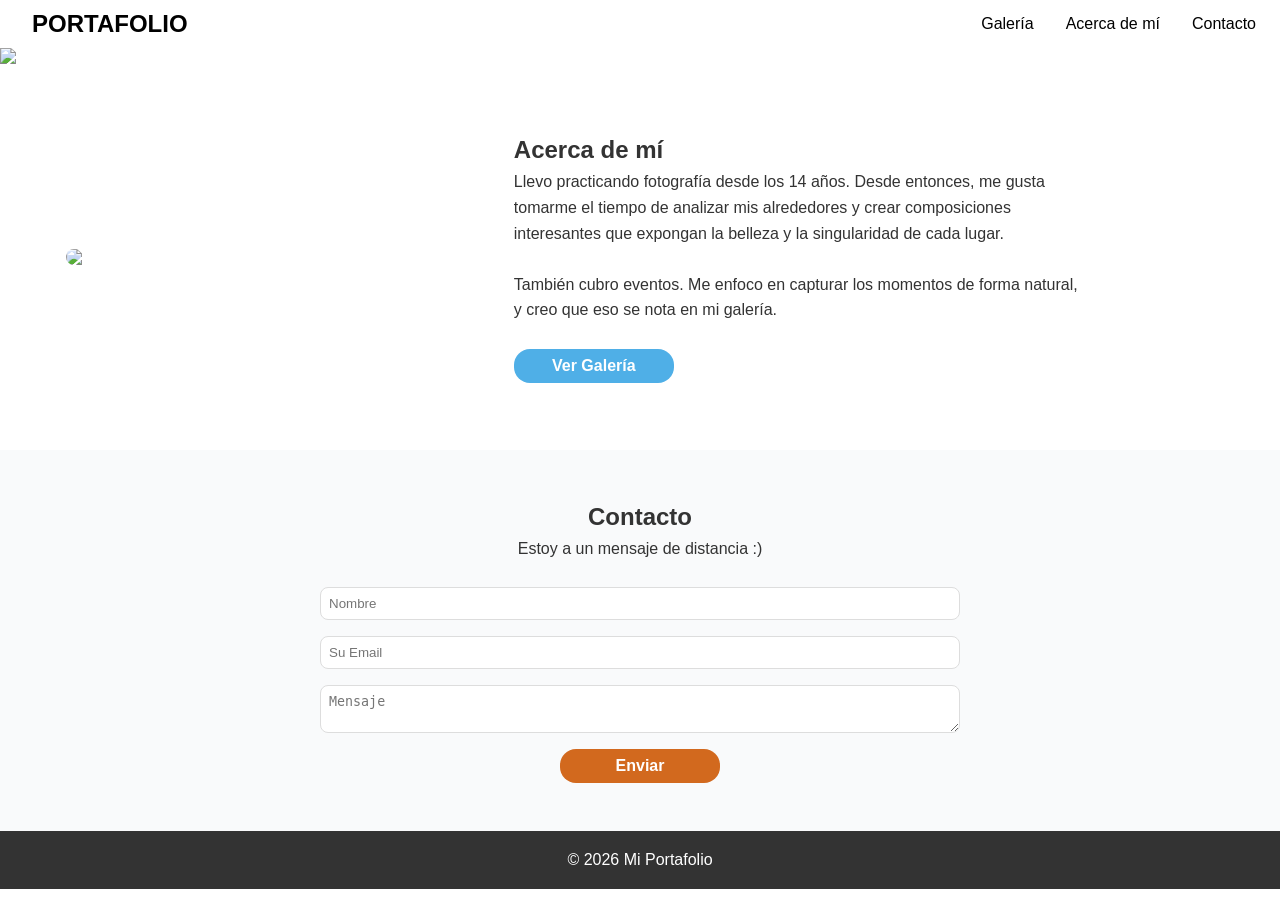
==== index.html @ 615a7c22 "Added all photos to gallery." ====
<!DOCTYPE html>
<html lang="es">
<head>
    <meta charset="UTF-8">
    <meta name="viewport" content="width=device-width, initial-scale=1.0">
    <title>Portafolio Fotografía Diego Couto</title>
    <link rel="stylesheet" href="style.css">
</head>
<body>
    <header>
        <nav>
            <h2>PORTAFOLIO</h2>
            <ul>
                <li><a href="galeria.html">Galería</a></li>
                <li><a href="#acerca-de-mi">Acerca de mí</a></li>
                <li><a href="#contacto">Contacto</a></li>
            </ul>
        </nav>
    </header>

    <main>
        <section id="inicio" class="hero">
            <img src="imgs/hero-cuatroPalos-2.png">
        </section>

        <section id="acerca-de-mi" class="acerca-de-mi">
            <div id="acerca-contenedor">        	
                <img src="imgs/retrato.jpg" id="retrato">
                <div id="acerca-text">
                    <h1>Acerca de mí</h1>
                    <p>
                        Llevo practicando fotografía desde los 14 años. 
                        Desde entonces, me gusta tomarme el tiempo de analizar mis alrededores y crear composiciones 
                        interesantes que expongan la belleza y la singularidad de cada lugar.
                        <br><br>
                        También cubro eventos. Me enfoco en capturar los momentos de forma natural, y creo que eso se nota en mi galería.
                        <br> 
                    </p>
                    <br>
                    <button id="button-ver-galeria" href="galeria.html">Ver Galería</button>
                </div>
            </div>
        </section>
        
        <section id="contacto" class="contact">
            <h2>Contacto</h2>
            <p>Estoy a un mensaje de distancia :)</p>
            <br>
            <form>
                <input type="text" placeholder="Nombre" required>
                <input type="email" placeholder="Su Email" required>
                <textarea placeholder="Mensaje" required></textarea>
                <button type="submit">Enviar</button>
            </form>
        </section>
    </main>

    <footer>
        <p>&copy; 2026 Mi Portafolio</p>
    </footer>

    <script>
        const buttonVerGaleria = document.getElementById('button-ver-galeria');
        buttonVerGaleria.addEventListener('click', () => window.location.href = 'galeria.html');
    </script>
</body>
</html>
---- style.css ----
* {
    margin: 0;
    padding: 0;
    box-sizing: border-box;
}

body {
    margin: 0;
    font-family: Roboto, sans-serif;
    line-height: 1.6;
    color: #333;
}

header {
    background: white;
    color: black;
    padding: 1rem;
}

nav {
    display: flex;
    justify-content: space-between;
    align-items: center;
    margin-left: 1rem;
    height: 1rem;
}

nav ul {
    display: flex;
    list-style: none;
    gap: 1rem;
}

nav a {
    color: black;
    text-decoration: none;
    margin-left:0.5rem;
    margin-right:0.5rem;
    font-weight:400;
    transition: 0.4s;
}

nav a:hover{
    color:#4FAFE7;
    transition: 0.2s;
}

nav h1 {
    font-weight: 400;
    font-size: 1.4rem;
}

section {
    padding: 0rem;
}

.hero {
    position: relative;
    width: 100%;
    height: auto;
    background: white;
    text-align: center;
    color: white;
}

.hero img {
    width: 100%;
    height: auto;
    display: block;
}

.acerca-de-mi{
    min-height: 1rem;
    border: solid, 1px, white;
}

.acerca-de-mi div{
    border: solid, 1px, white;
}

#acerca-contenedor {
    display:flex;
    justify-content:left;
    align-items: center;

    margin-top: 4rem;
    margin-bottom: 4rem;
}

#retrato {
    display:inline;
    /*float: left;*/
    width: 30%;
    border-radius: 0.5rem;

    margin-left: 4rem;
    margin-right: 3rem;
}

#acerca-text {
    display:inline;
    /*float: left;*/
    width: 38rem;
    padding-left: 1rem;
    padding-right: 1rem;
    /*border:solid,1px,red;*/
}

#button-ver-galeria {

    background-color: #4FAFE7;
    /*AA5F34 naranja*/
    border-radius: 1rem;
    font-size: 1rem;
    font-weight: bold;

    padding-left: 1rem;
    padding-right: 1rem;

    margin-left: 0rem;
    margin-top: 0rem;

    transition: 0.2s;
}

#button-ver-galeria:hover{
    background-color: #54BDF9;
    box-shadow: 0px 0px 10px #3580AC;
    transition: 0.2s;
}

#button-ver-galeria:active{
    background-color: #6CC9FF;
    box-shadow: 0px 0px 15px #3580AC;
    transition: 0.2s;
}
	
#contacto {
    display: flex;
    flex-direction: column;
    justify-content: center;
    align-items: center;

    padding-top: 3rem;
    padding-bottom: 3rem;
    padding-left: 1rem;
    padding-right: 1rem;
    background-color: #F9FAFB;
}


form {
    display: flex;
    flex-direction: column;
    gap: 1rem;
    width: 40rem;
}

input, textarea {
    padding: 0.5rem;
    border: 1px solid #ddd;
    border-radius: 0.5rem;
}

button {
    width: 10rem;
    padding: 0.5rem;
    background: #D2691E;
    color: white;
    font-weight: bold;
    border: none;
    cursor: pointer;
    margin-left: 15rem;

    border-radius: 1rem;
    font-size: 1rem;

    padding-left: 1rem;
    padding-right: 1rem;

    transition: 0.2s;
}

footer {
    background: #333;
    color: white;
    text-align: center;
    padding: 1rem;
}
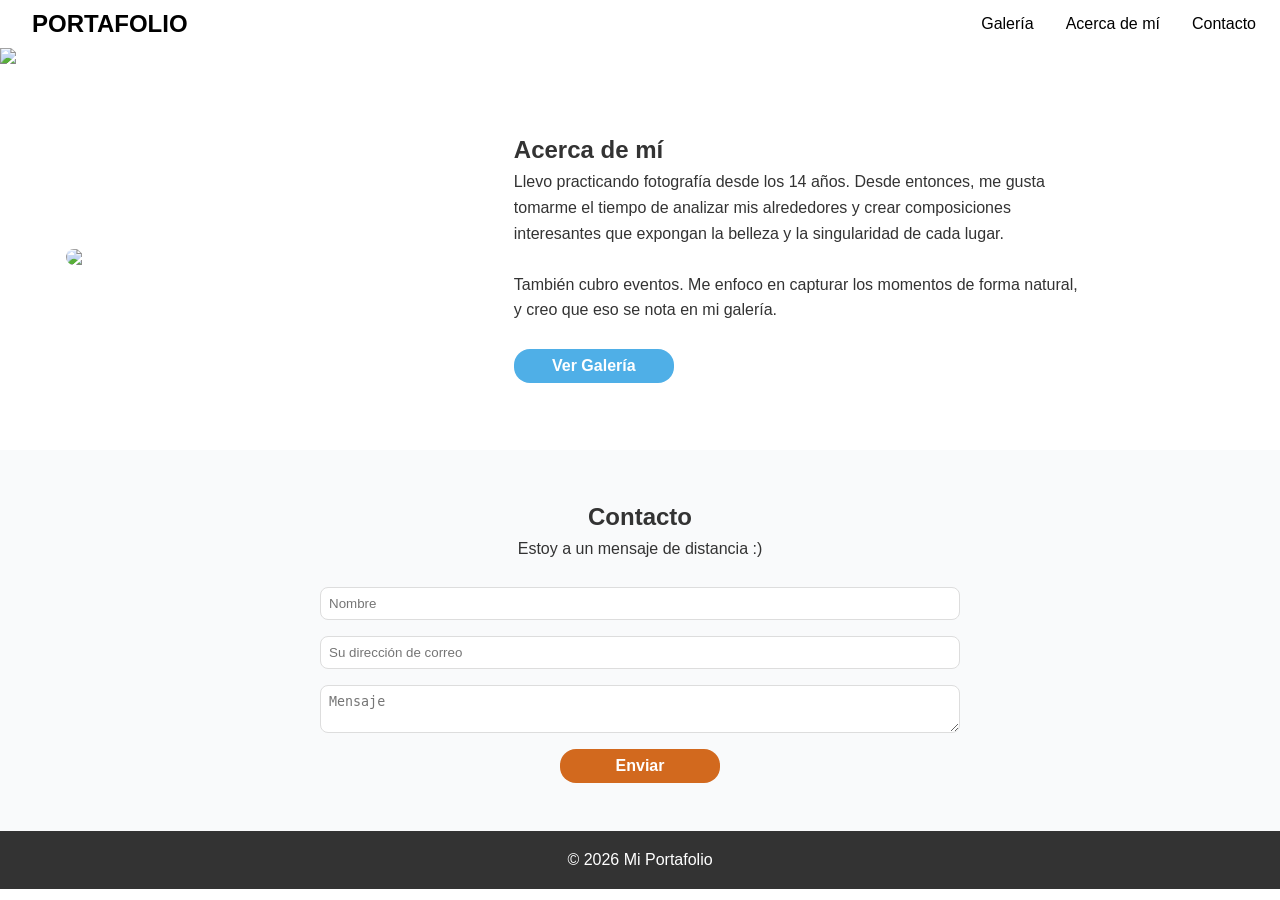
==== commit f60a7833: "Su dirección de correo" ====
--- a/index.html
+++ b/index.html
@@ -48,7 +48,7 @@
             <br>
             <form>
                 <input type="text" placeholder="Nombre" required>
-                <input type="email" placeholder="Su Email" required>
+                <input type="email" placeholder="Su dirección de correo" required>
                 <textarea placeholder="Mensaje" required></textarea>
                 <button type="submit">Enviar</button>
             </form>
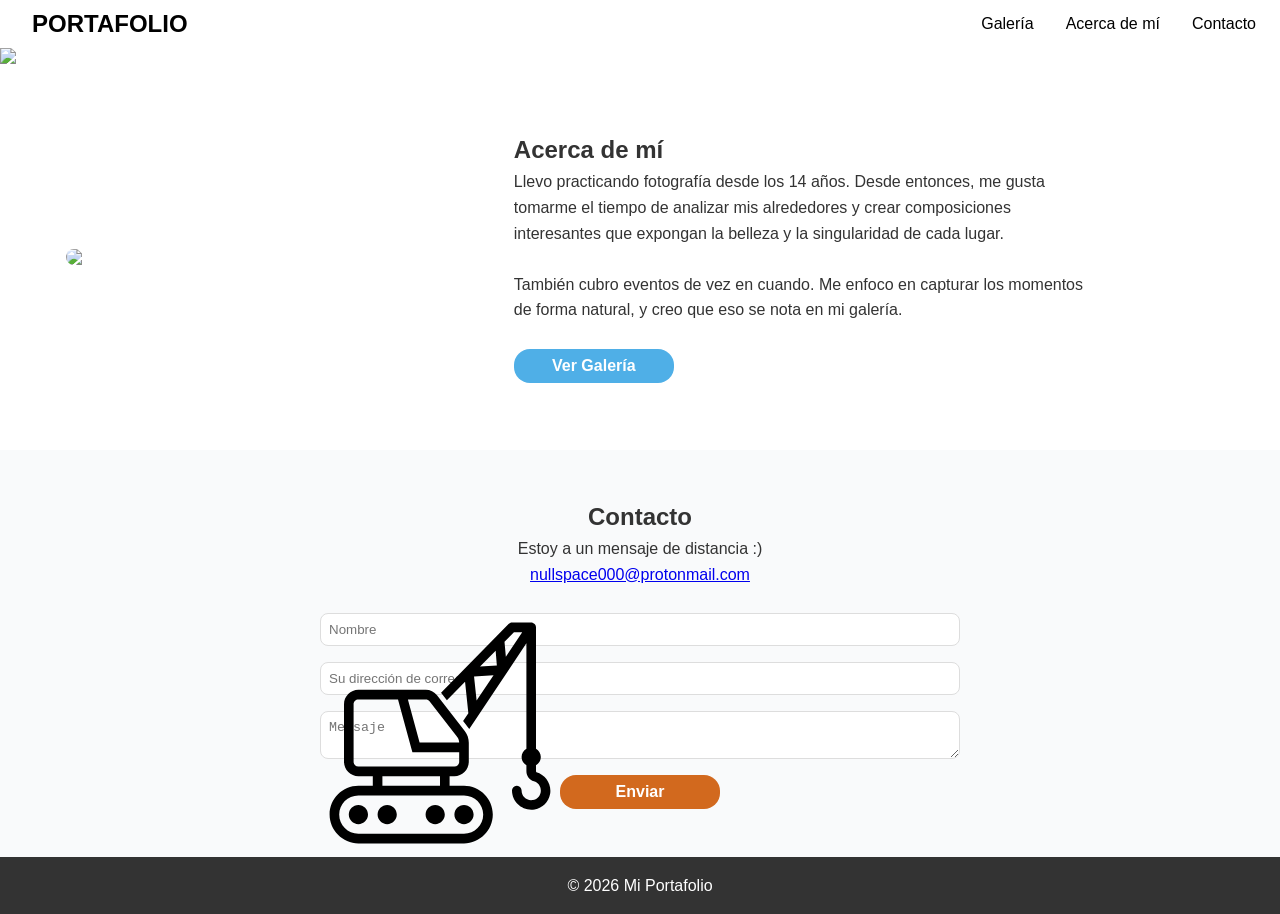
==== commit 808fd7fe: "Added crane svg to inactive contact section and mailme hyprlink." ====
--- a/index.html
+++ b/index.html
@@ -33,7 +33,7 @@
                         Desde entonces, me gusta tomarme el tiempo de analizar mis alrededores y crear composiciones 
                         interesantes que expongan la belleza y la singularidad de cada lugar.
                         <br><br>
-                        También cubro eventos. Me enfoco en capturar los momentos de forma natural, y creo que eso se nota en mi galería.
+                        También cubro eventos de vez en cuando. Me enfoco en capturar los momentos de forma natural, y creo que eso se nota en mi galería.
                         <br> 
                     </p>
                     <br>
@@ -45,8 +45,10 @@
         <section id="contacto" class="contact">
             <h2>Contacto</h2>
             <p>Estoy a un mensaje de distancia :)</p>
+            <a href="mailto:nullspace000@protonmail.com">nullspace000@protonmail.com</a>
             <br>
             <form>
+                <img src="imgs/crane-svgrepo-com.svg" id="crane-svg">
                 <input type="text" placeholder="Nombre" required>
                 <input type="email" placeholder="Su dirección de correo" required>
                 <textarea placeholder="Mensaje" required></textarea>
--- a/style.css
+++ b/style.css
@@ -135,6 +135,14 @@
     transition: 0.2s;
 }
 	
+#crane-svg{
+    position: absolute;
+    height: 15em;
+    margin-top: 0rem;
+    margin-left: auto;
+    margin-right: auto;
+}
+
 #contacto {
     display: flex;
     flex-direction: column;
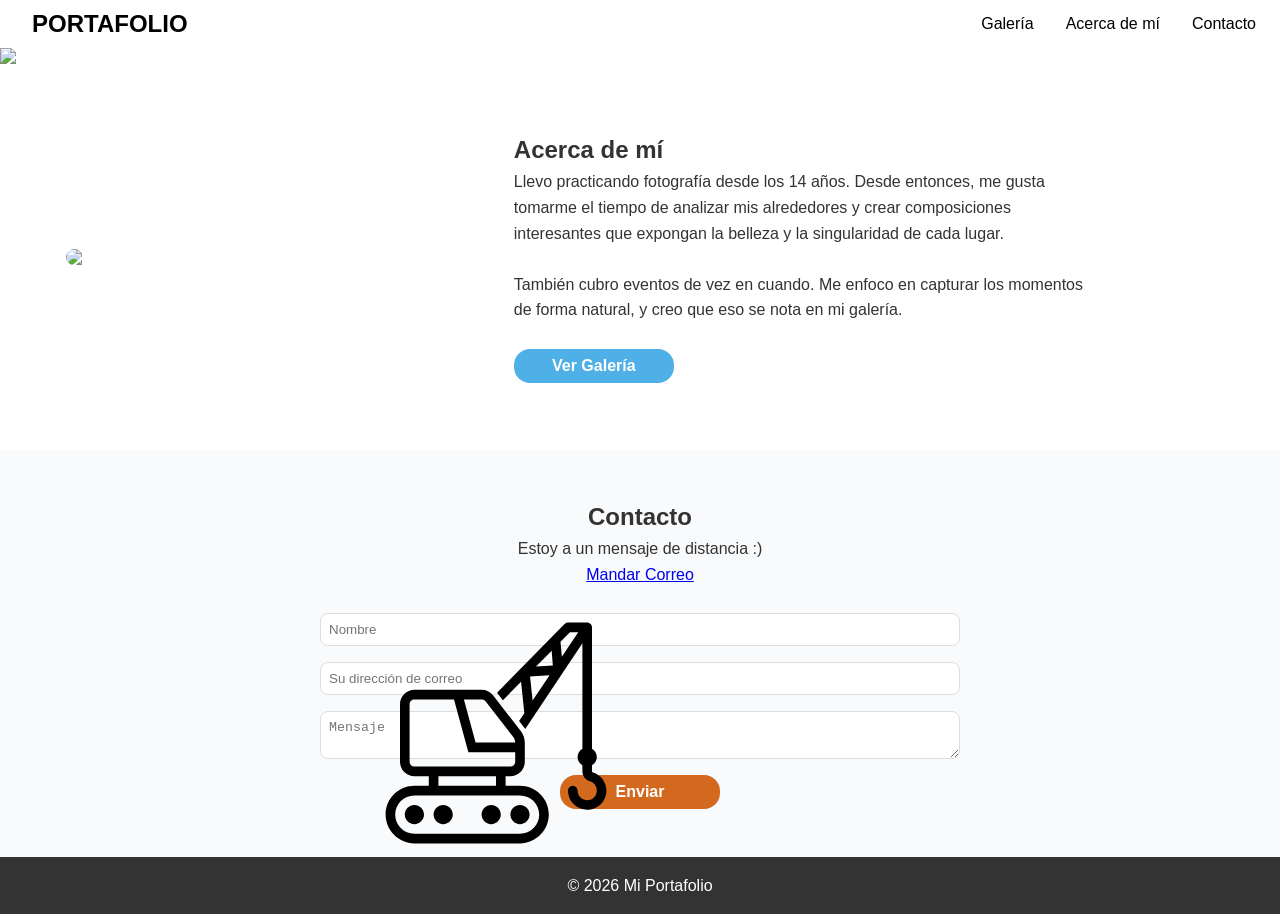
==== commit 06fa6d1d: "Slightly obfuscated email from bots: href='mailto:nullspace000&#64;protonmail&#46;com'" ====
--- a/index.html
+++ b/index.html
@@ -45,7 +45,8 @@
         <section id="contacto" class="contact">
             <h2>Contacto</h2>
             <p>Estoy a un mensaje de distancia :)</p>
-            <a href="mailto:nullspace000@protonmail.com">nullspace000@protonmail.com</a>
+            <a href="mailto:nullspace000&#64;protonmail&#46;com">Mandar Correo</a>
+            
             <br>
             <form>
                 <img src="imgs/crane-svgrepo-com.svg" id="crane-svg">
--- a/style.css
+++ b/style.css
@@ -139,8 +139,7 @@
     position: absolute;
     height: 15em;
     margin-top: 0rem;
-    margin-left: auto;
-    margin-right: auto;
+    margin-left: 3.5rem;
 }
 
 #contacto {
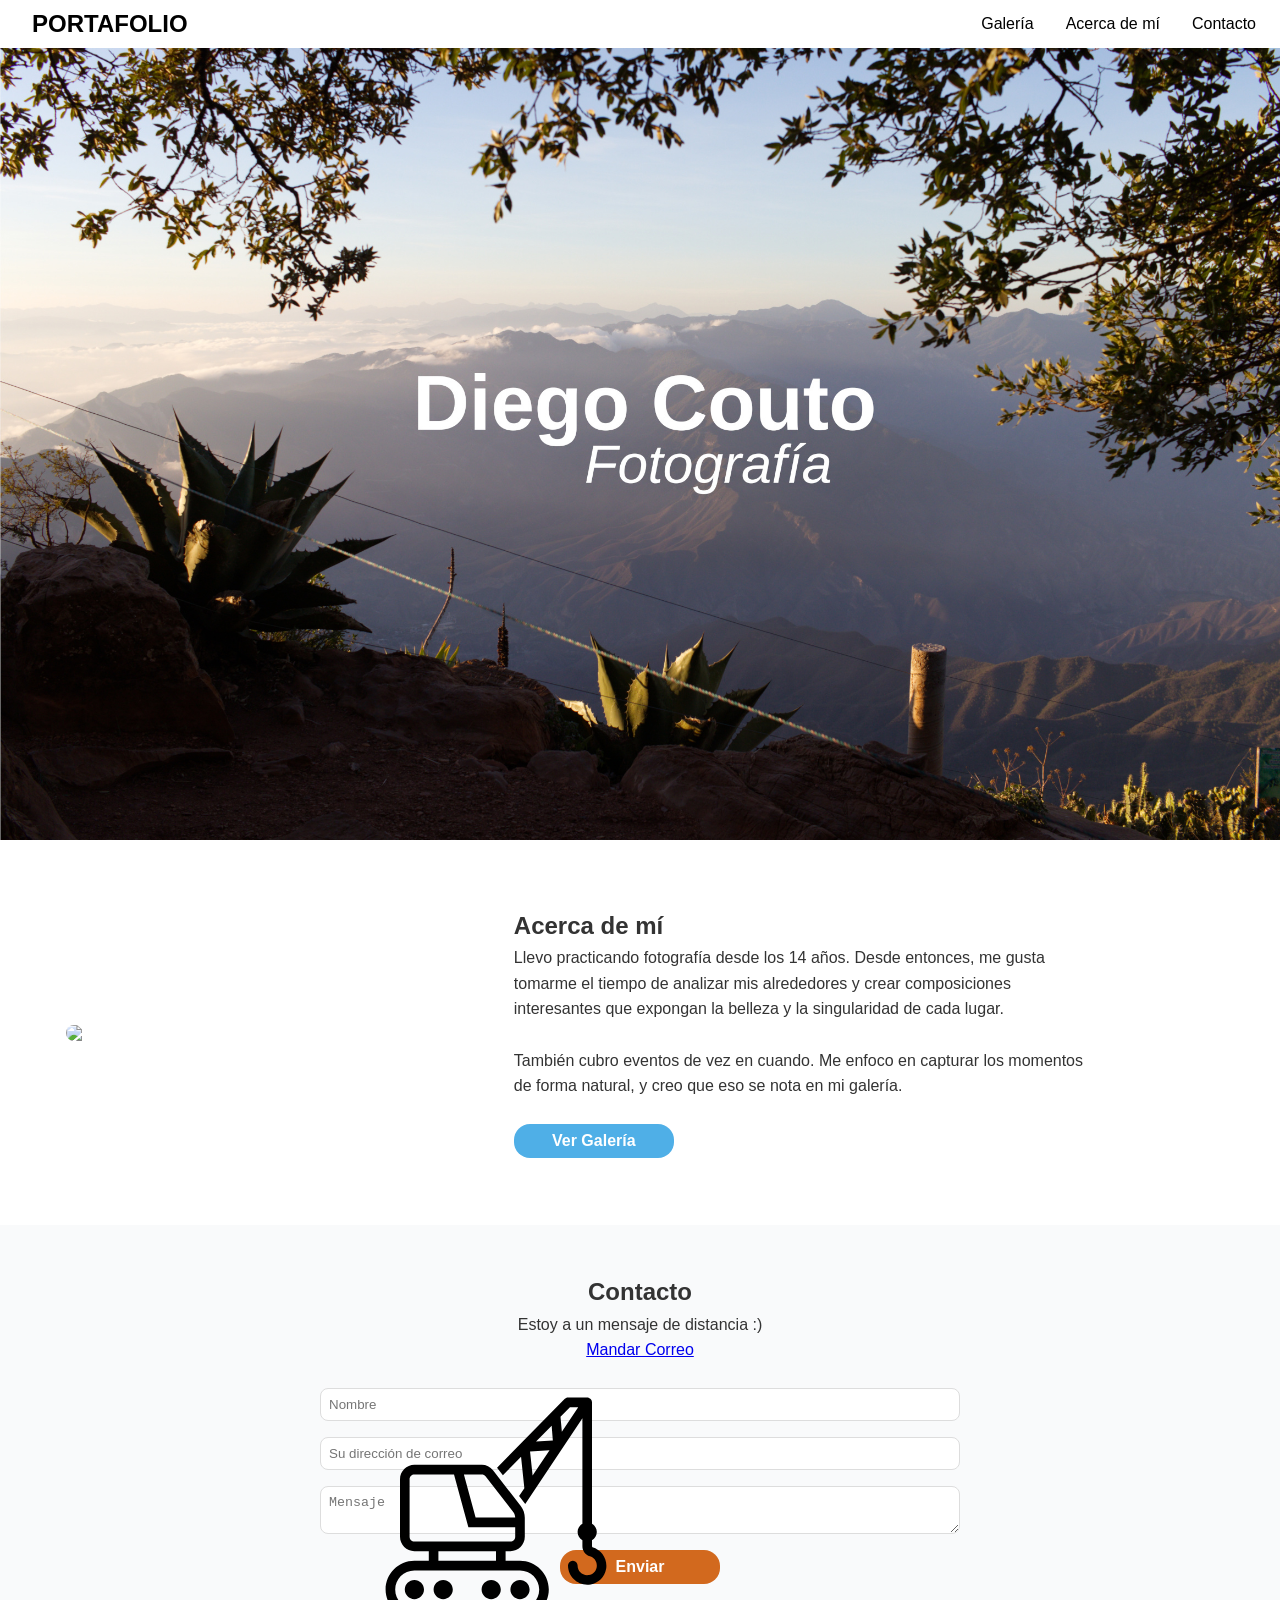
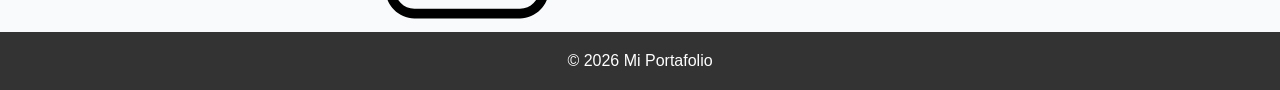
==== commit d958f174: "Switched hero-cuatroPalos.png for compressed jpg in index.html" ====
--- a/index.html
+++ b/index.html
@@ -20,7 +20,7 @@
 
     <main>
         <section id="inicio" class="hero">
-            <img src="imgs/hero-cuatroPalos-2.png">
+            <img src="imgs/hero-cuatroPalos-3c.jpg">
         </section>
 
         <section id="acerca-de-mi" class="acerca-de-mi">
@@ -68,3 +68,4 @@
     </script>
 </body>
 </html>
+
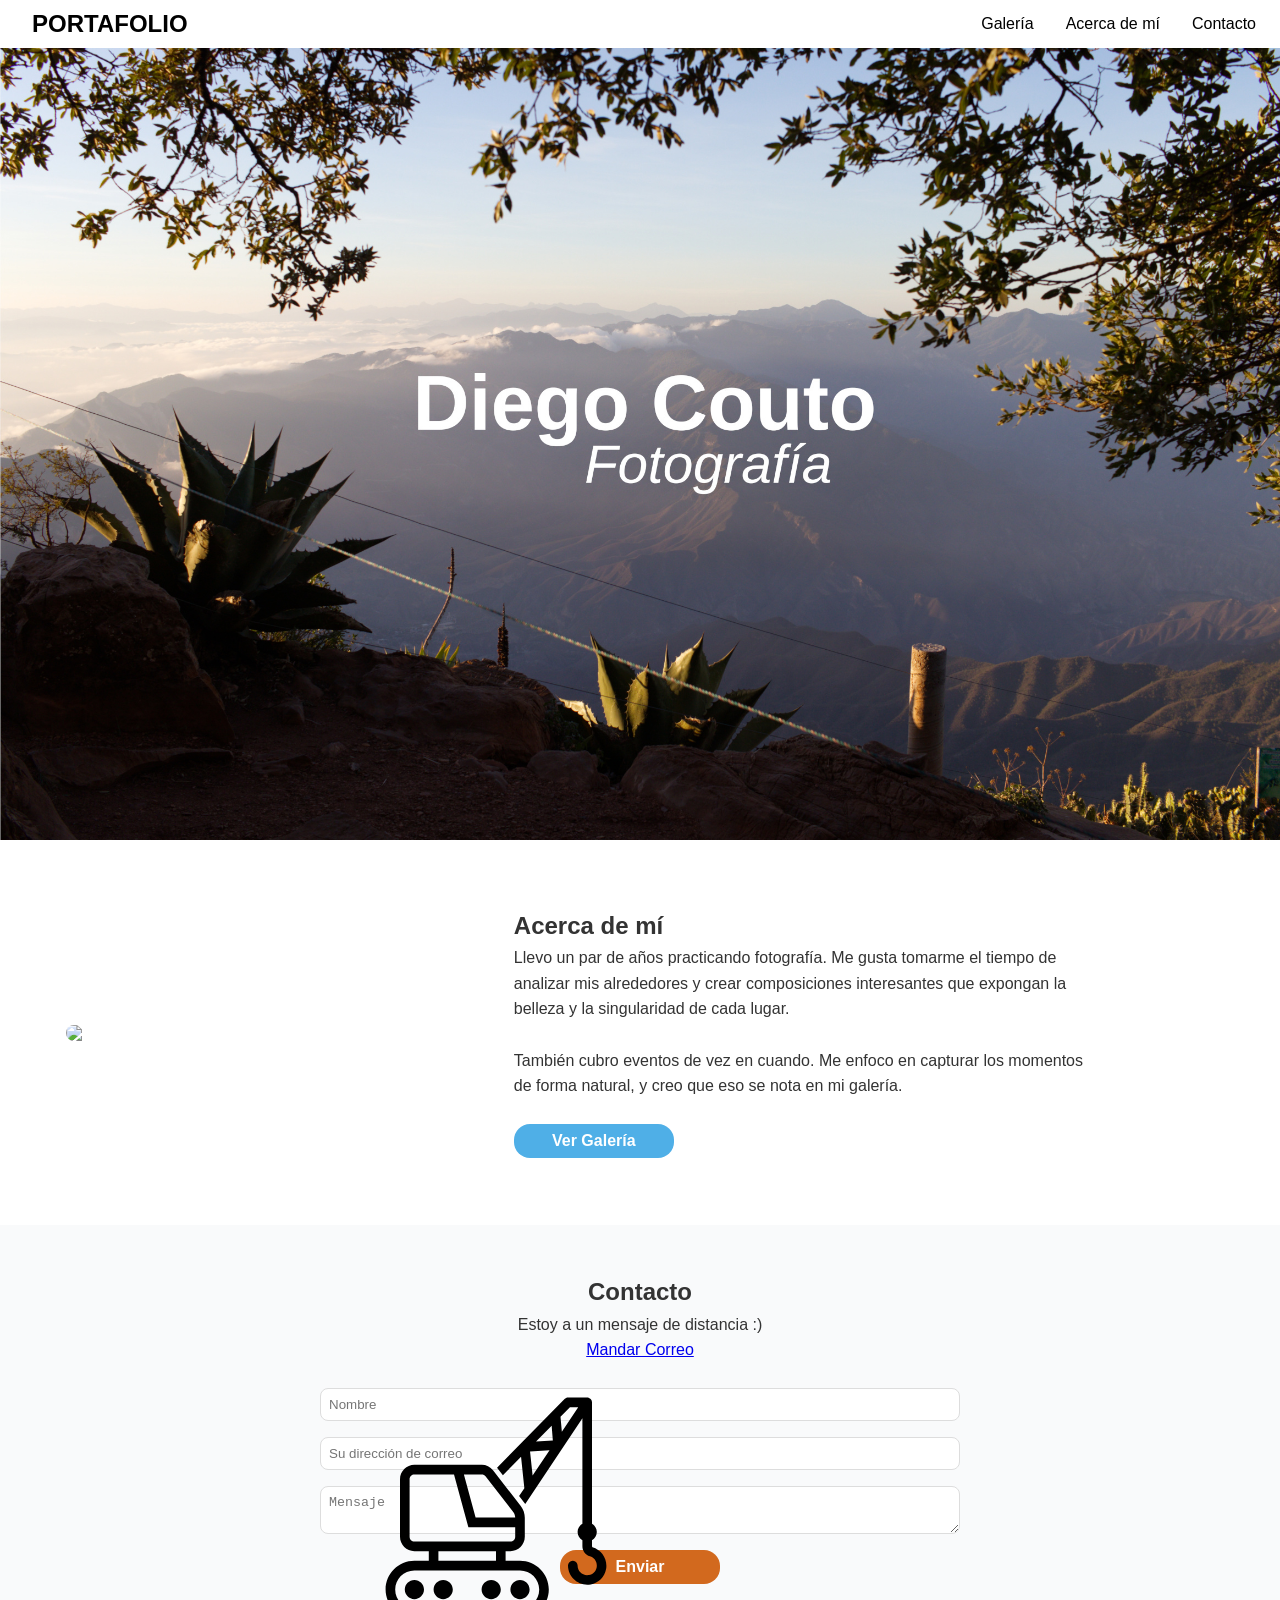
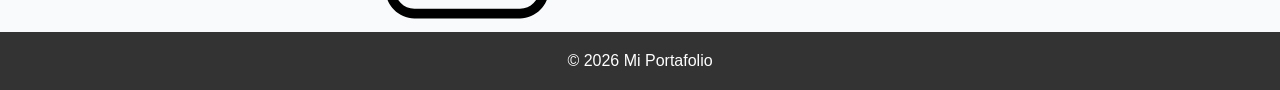
==== commit f5921979: "Update index.html "Llevo un par de años practicando fotografía..."" ====
--- a/index.html
+++ b/index.html
@@ -29,8 +29,8 @@
                 <div id="acerca-text">
                     <h1>Acerca de mí</h1>
                     <p>
-                        Llevo practicando fotografía desde los 14 años. 
-                        Desde entonces, me gusta tomarme el tiempo de analizar mis alrededores y crear composiciones 
+                        Llevo un par de años practicando fotografía. 
+                        Me gusta tomarme el tiempo de analizar mis alrededores y crear composiciones 
                         interesantes que expongan la belleza y la singularidad de cada lugar.
                         <br><br>
                         También cubro eventos de vez en cuando. Me enfoco en capturar los momentos de forma natural, y creo que eso se nota en mi galería.
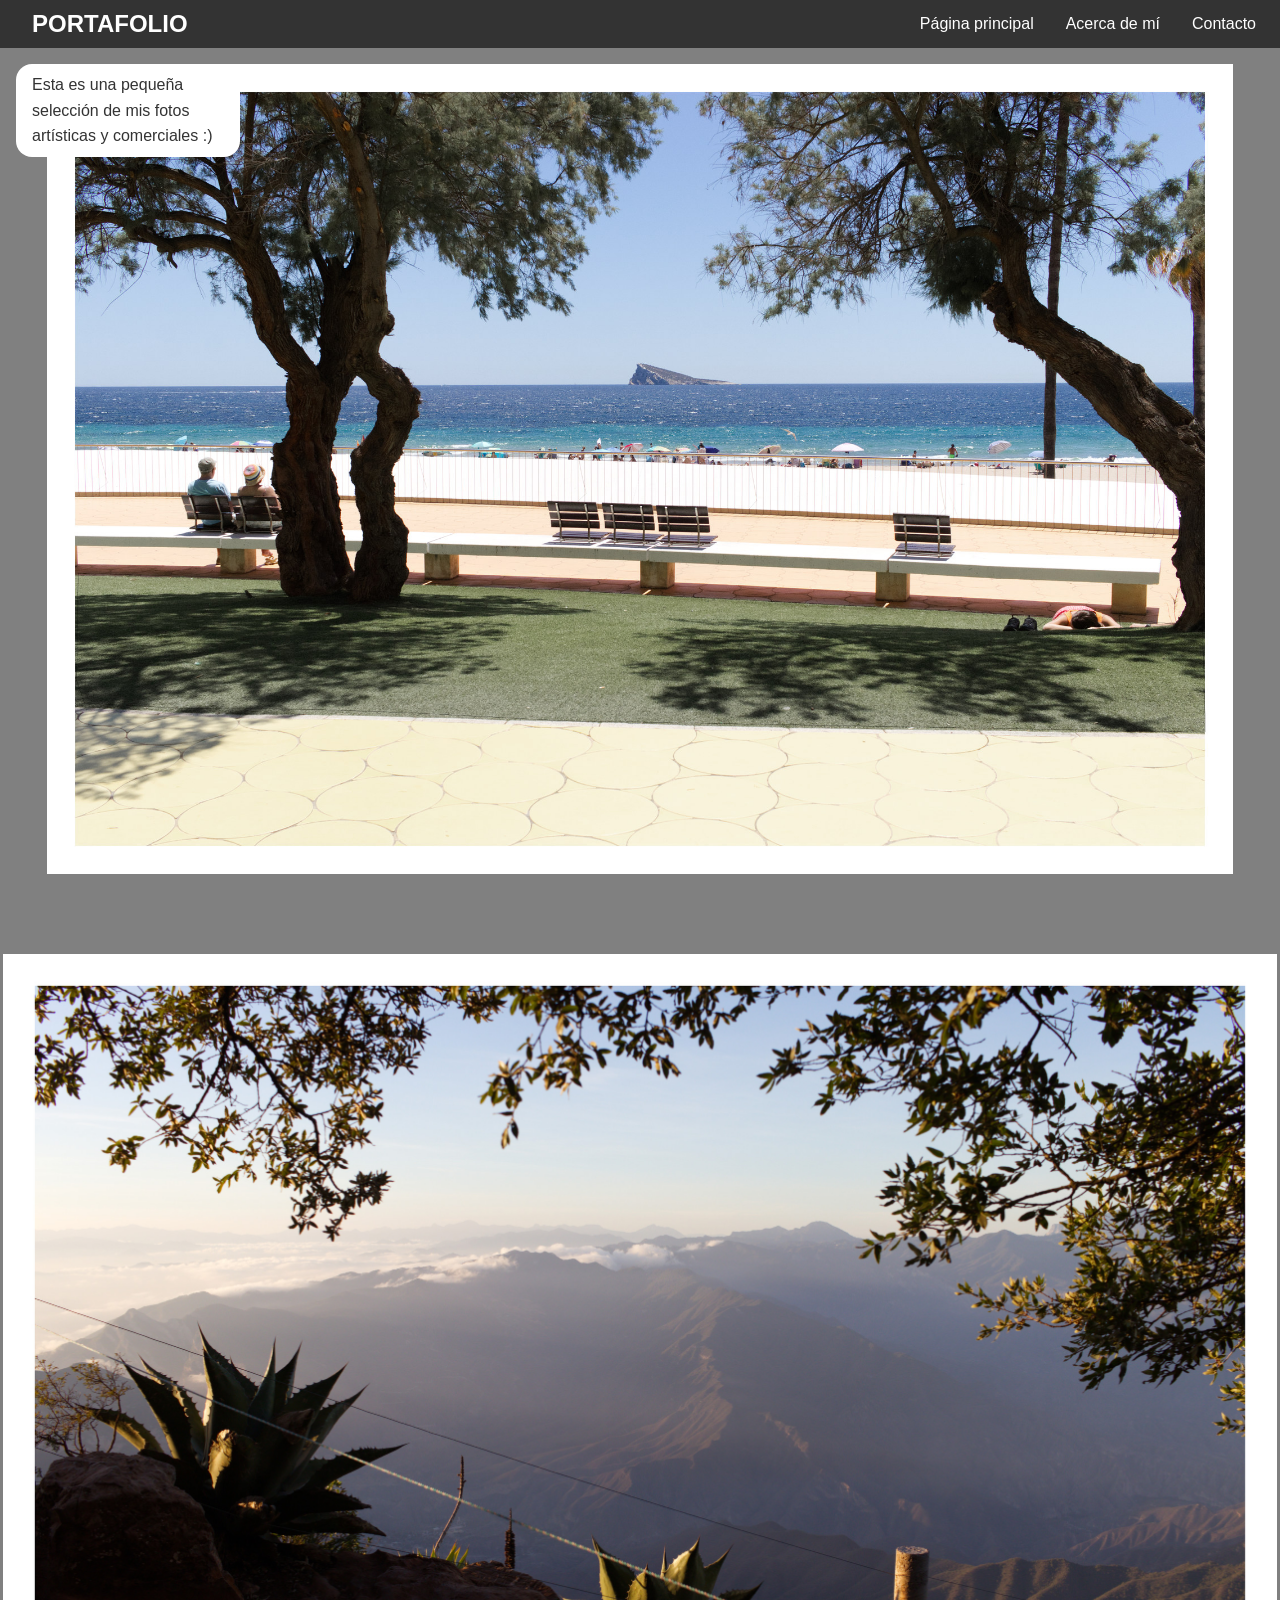
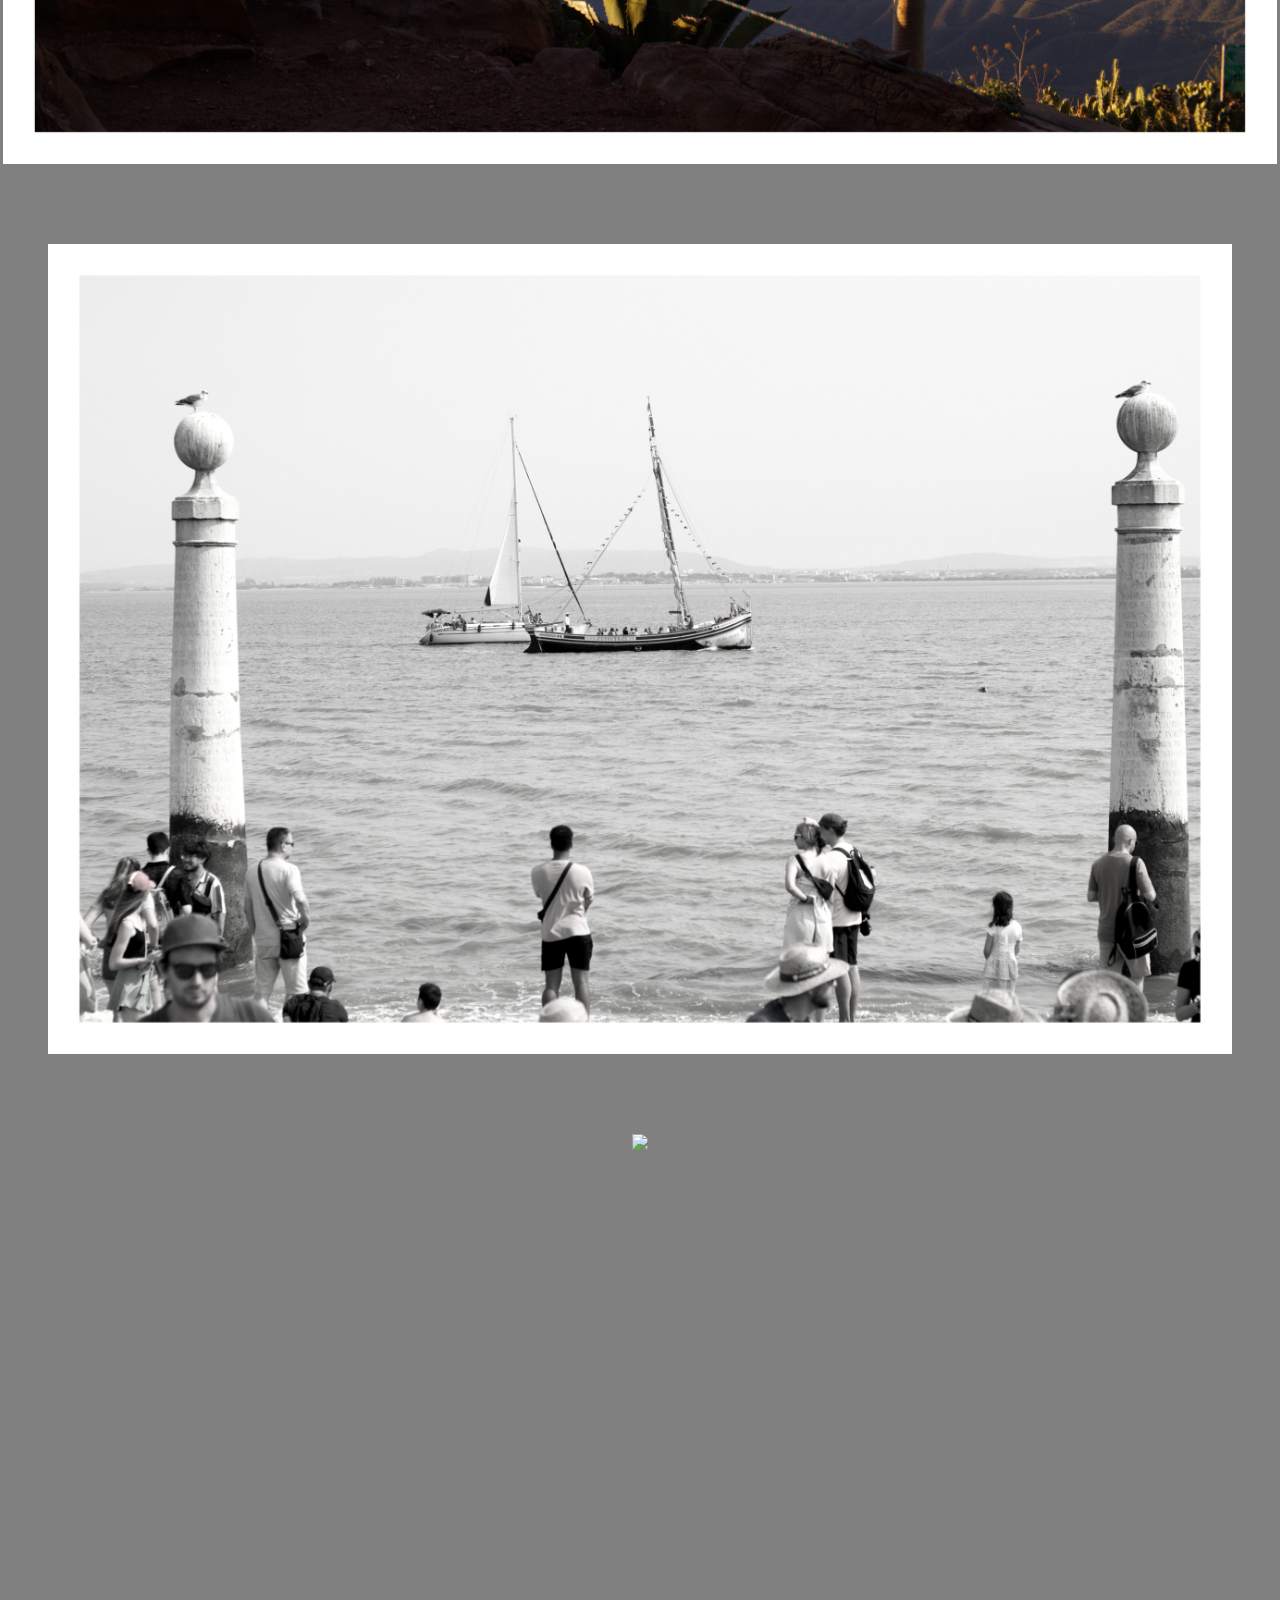
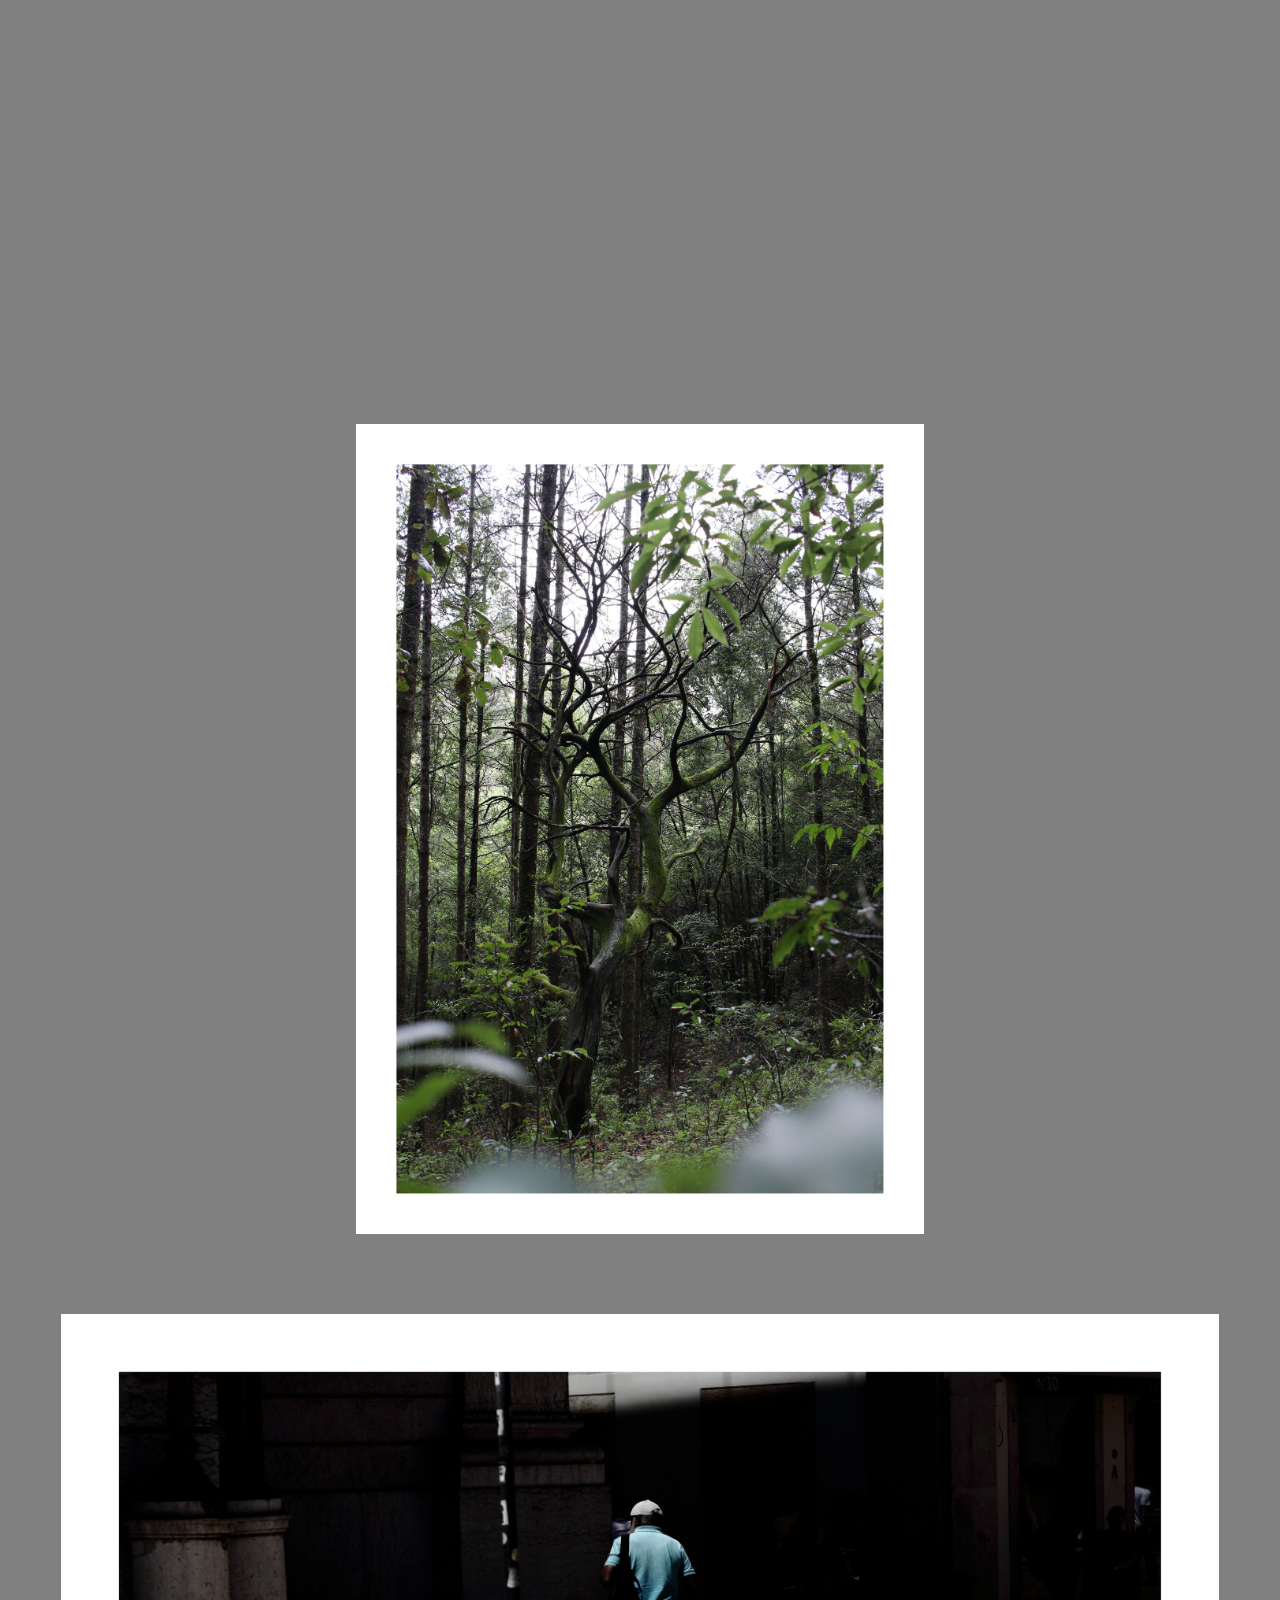
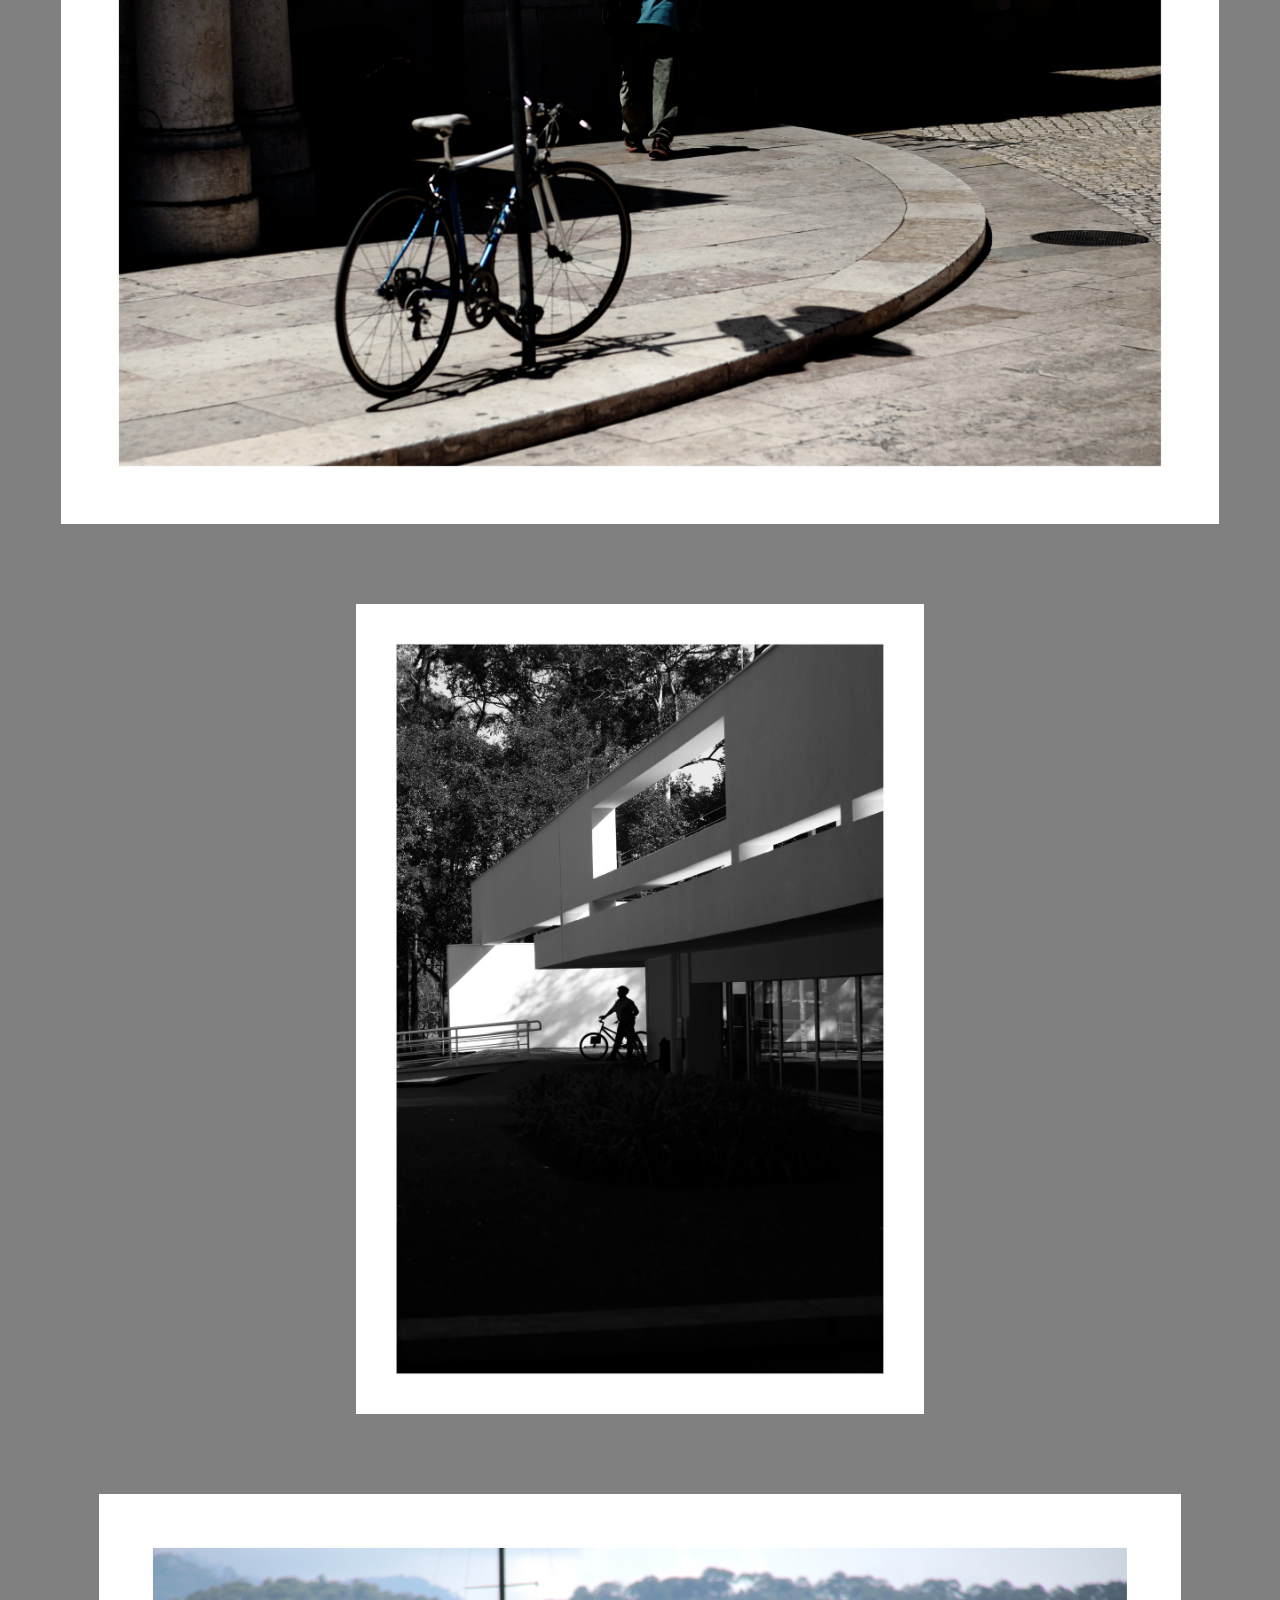
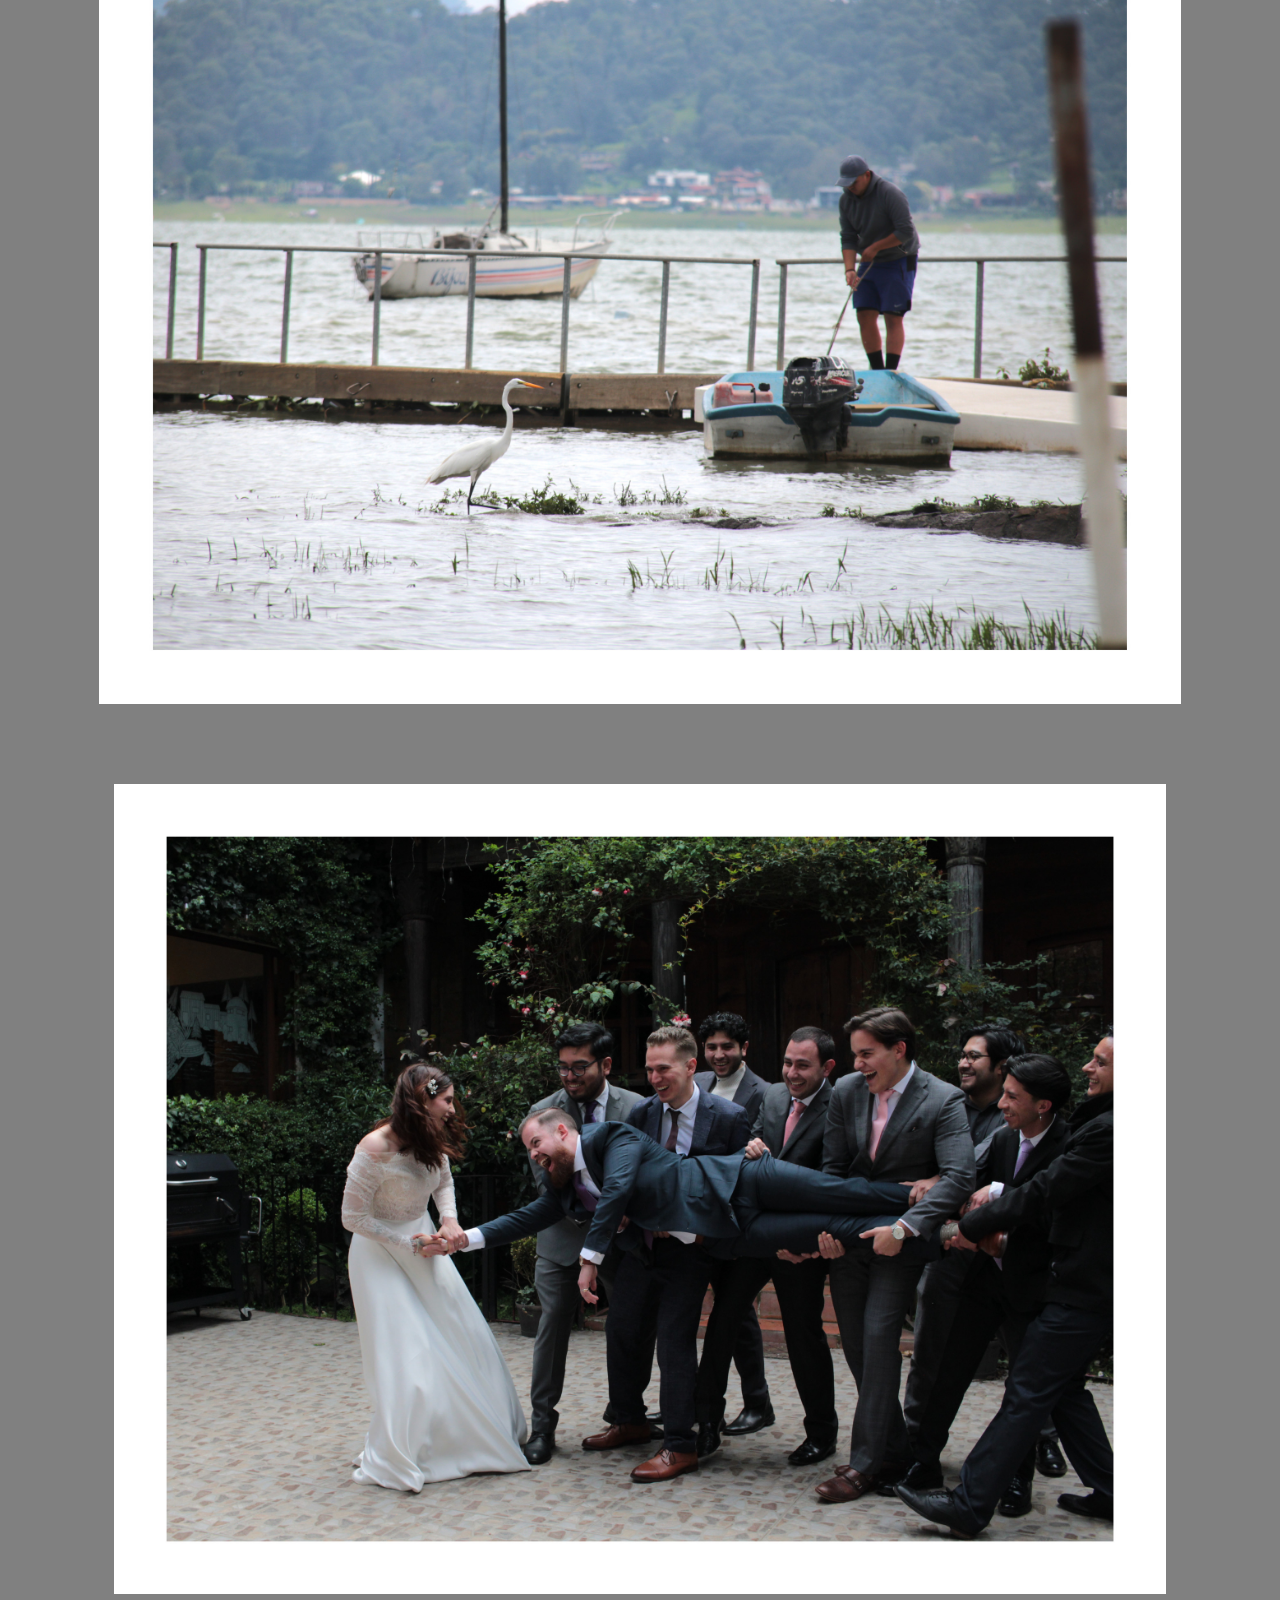
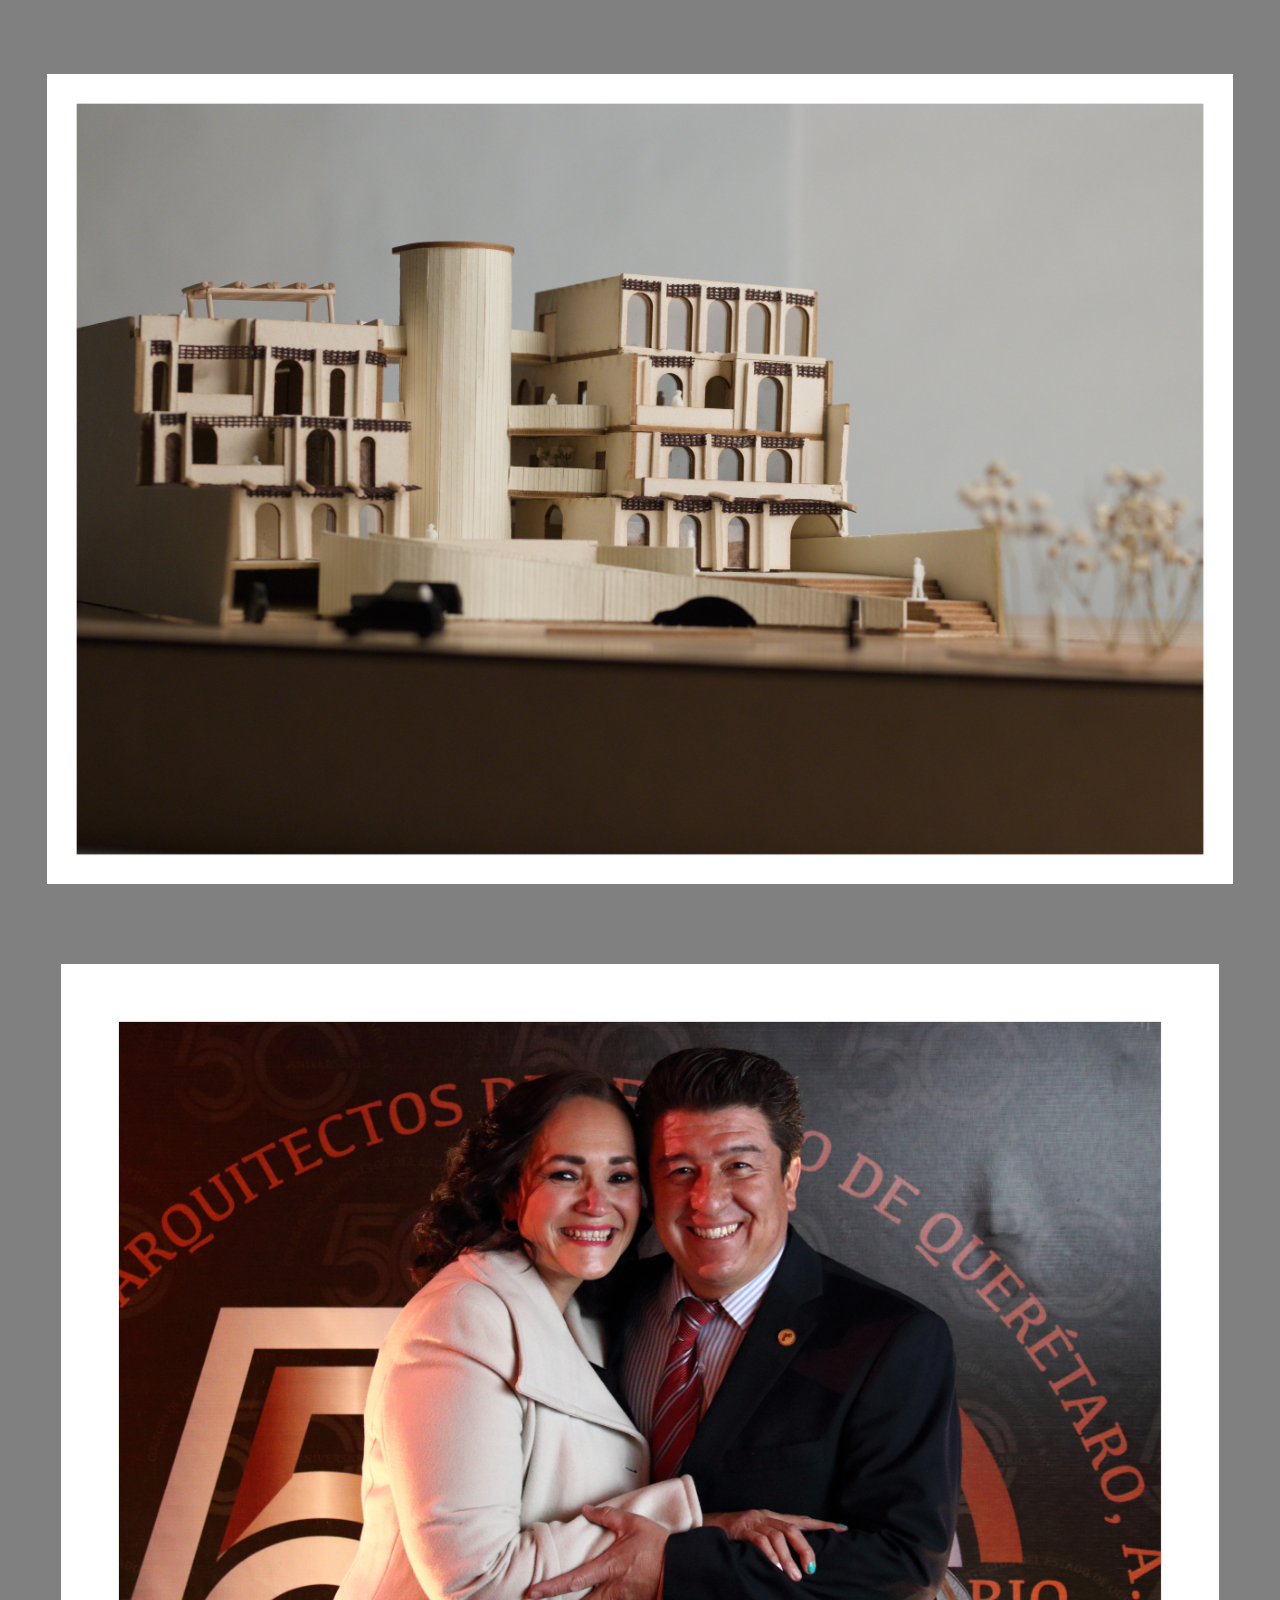
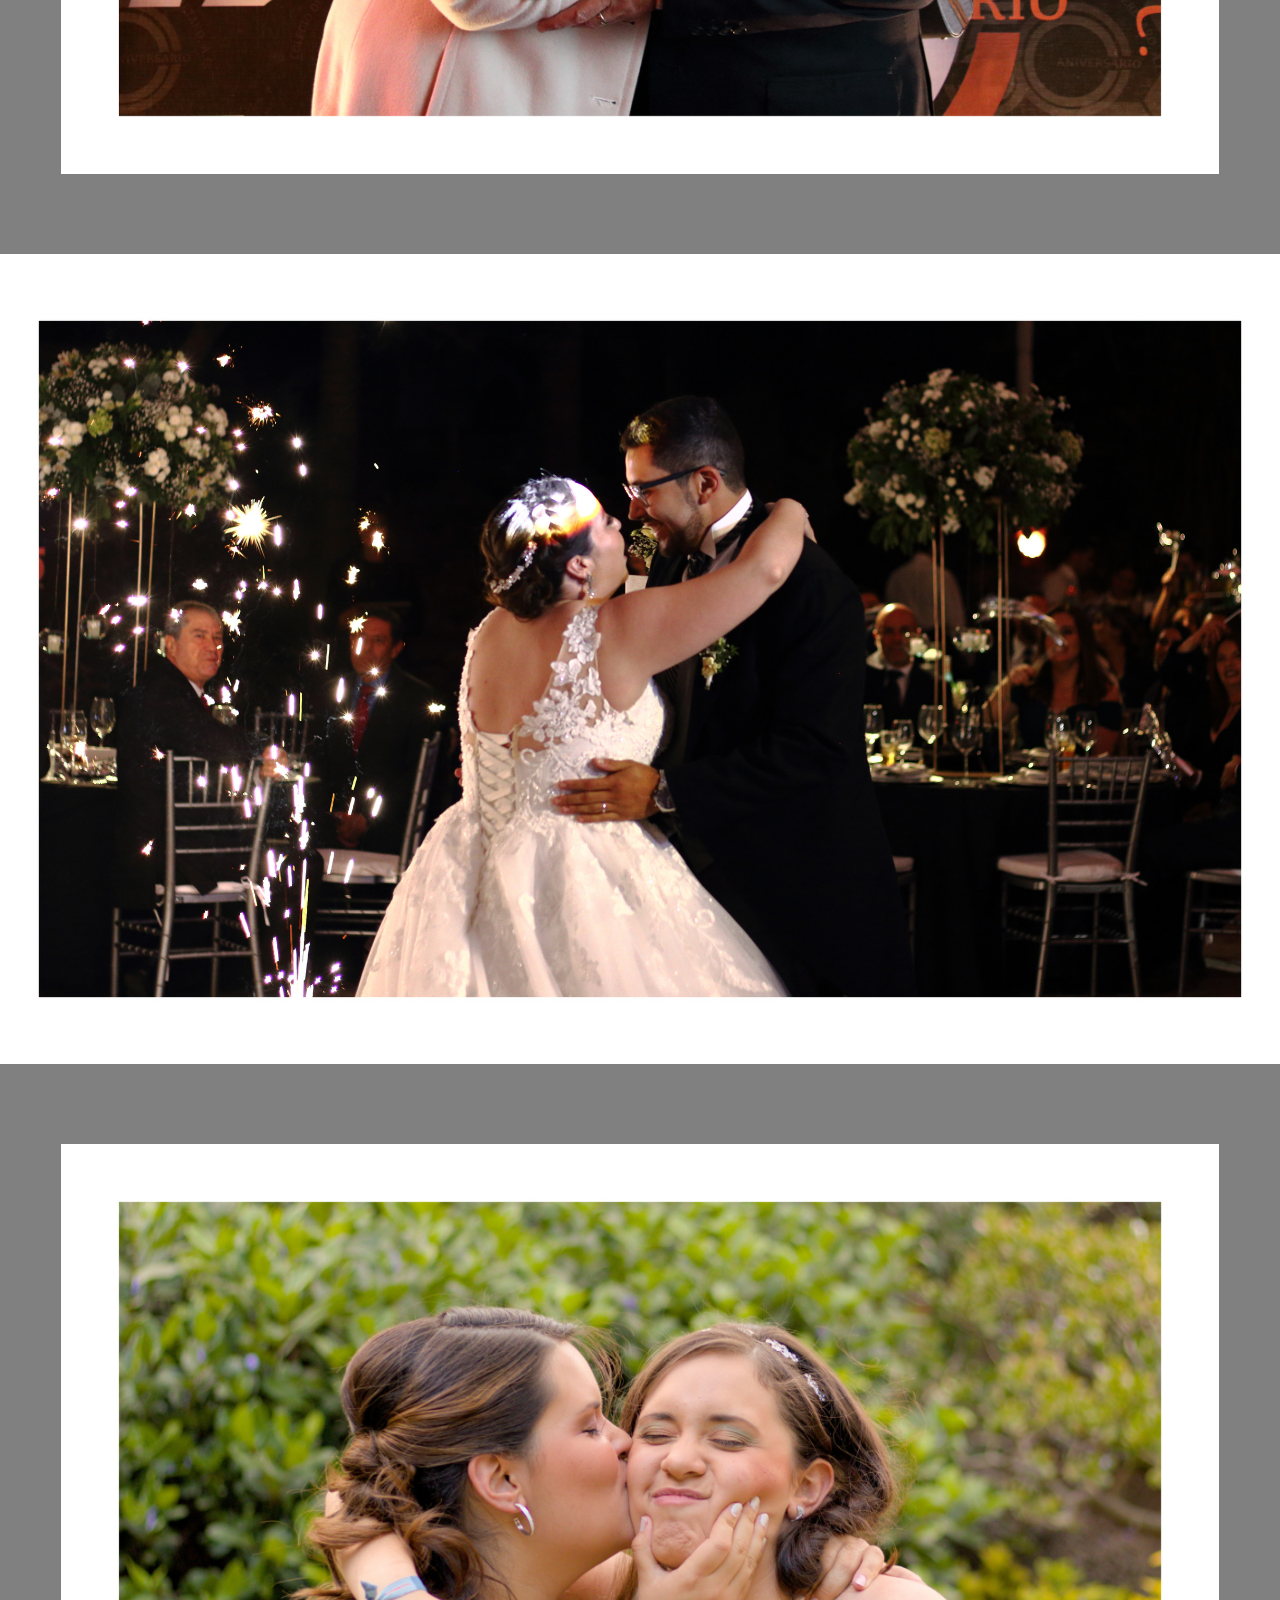
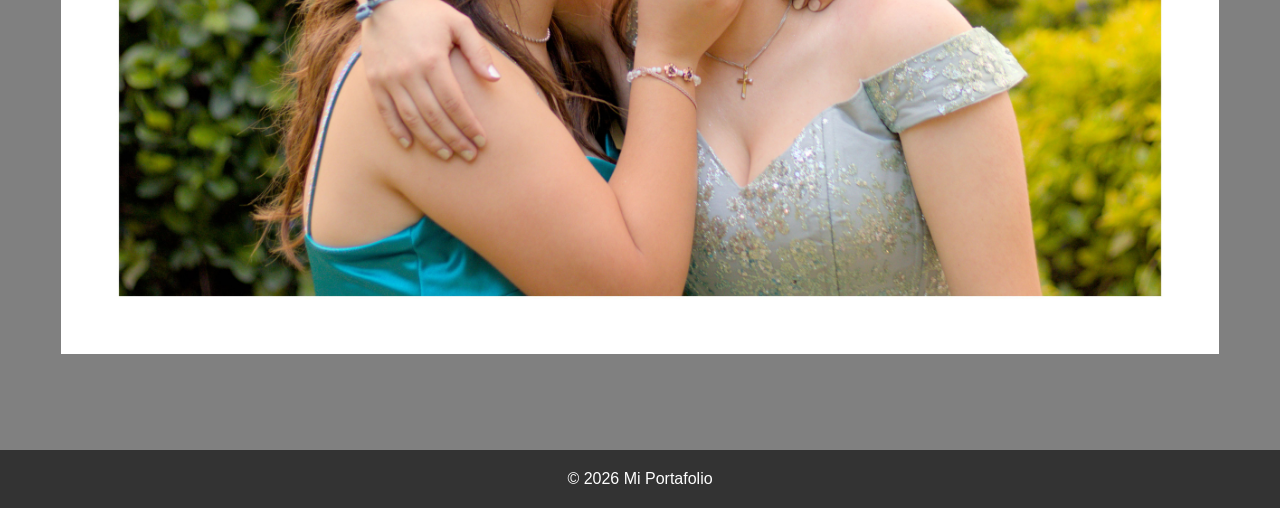
==== commit 6b3dfd23: "renamed galery.html to index.html" ====
--- a/index.html
+++ b/index.html
@@ -4,68 +4,52 @@
     <meta charset="UTF-8">
     <meta name="viewport" content="width=device-width, initial-scale=1.0">
     <title>Portafolio Fotografía Diego Couto</title>
-    <link rel="stylesheet" href="style.css">
+    <link rel="stylesheet" href="style-galeria.css">
 </head>
 <body>
     <header>
         <nav>
             <h2>PORTAFOLIO</h2>
             <ul>
-                <li><a href="galeria.html">Galería</a></li>
-                <li><a href="#acerca-de-mi">Acerca de mí</a></li>
-                <li><a href="#contacto">Contacto</a></li>
+                <li><a href="index.html">Página principal</a></li>
+                <li><a href="index.html#acerca-de-mi">Acerca de mí</a></li>
+                <li><a href="index.html#contacto">Contacto</a></li>
             </ul>
         </nav>
     </header>
 
     <main>
-        <section id="inicio" class="hero">
-            <img src="imgs/hero-cuatroPalos-3c.jpg">
-        </section>
 
-        <section id="acerca-de-mi" class="acerca-de-mi">
-            <div id="acerca-contenedor">        	
-                <img src="imgs/retrato.jpg" id="retrato">
-                <div id="acerca-text">
-                    <h1>Acerca de mí</h1>
-                    <p>
-                        Llevo un par de años practicando fotografía. 
-                        Me gusta tomarme el tiempo de analizar mis alrededores y crear composiciones 
-                        interesantes que expongan la belleza y la singularidad de cada lugar.
-                        <br><br>
-                        También cubro eventos de vez en cuando. Me enfoco en capturar los momentos de forma natural, y creo que eso se nota en mi galería.
-                        <br> 
-                    </p>
-                    <br>
-                    <button id="button-ver-galeria" href="galeria.html">Ver Galería</button>
-                </div>
-            </div>
-        </section>
-        
-        <section id="contacto" class="contact">
-            <h2>Contacto</h2>
-            <p>Estoy a un mensaje de distancia :)</p>
-            <a href="mailto:nullspace000&#64;protonmail&#46;com">Mandar Correo</a>
-            
-            <br>
-            <form>
-                <img src="imgs/crane-svgrepo-com.svg" id="crane-svg">
-                <input type="text" placeholder="Nombre" required>
-                <input type="email" placeholder="Su dirección de correo" required>
-                <textarea placeholder="Mensaje" required></textarea>
-                <button type="submit">Enviar</button>
-            </form>
-        </section>
+        <div id="Una_peque">
+            <p>
+                Esta es una pequeña selección de mis
+                fotos artísticas y comerciales :) 
+            </p>
+        </div>
+
+        <div id="photo-container">
+            <img class="photo" src="imgs/galeria/framed/IMG_2909_Compressed.jpg" oncontextmenu="return false;">
+            <img class="photo" src="imgs/galeria/framed/IMG_8443_01.jpg" oncontextmenu="return false;">
+            <img class="photo" src="imgs/galeria/framed/photo_2.jpg" oncontextmenu="return false;">
+            <img class="photo" src="imgs/galeria/framed/photo_3.jpg" oncontextmenu="return false;">
+            <img class="photo" src="imgs/galeria/framed/photo_13.jpg" oncontextmenu="return false;">
+            <img class="photo" src="imgs/galeria/framed/photo_16.jpg" oncontextmenu="return false;">
+            <img class="photo" src="imgs/galeria/framed/photo_12.jpg" oncontextmenu="return false;">
+            <img class="photo" src="imgs/galeria/framed/photo_17.jpg" oncontextmenu="return false;">
+            <img class="photo" src="imgs/galeria/framed/photo_20.jpg" oncontextmenu="return false;">
+            <img class="photo" src="imgs/galeria/framed/IMG_2526_01.jpg" oncontextmenu="return false;">
+            <img class="photo" src="imgs/galeria/framed/photo_21.jpg" oncontextmenu="return false;">
+            <img class="photo" src="imgs/galeria/framed/photo_23.jpg" oncontextmenu="return false;">
+            <img class="photo" src="imgs/galeria/framed/photo_26.jpg" oncontextmenu="return false;">
+        </div> 
     </main>
 
     <footer>
         <p>&copy; 2026 Mi Portafolio</p>
     </footer>
-
-    <script>
-        const buttonVerGaleria = document.getElementById('button-ver-galeria');
-        buttonVerGaleria.addEventListener('click', () => window.location.href = 'galeria.html');
-    </script>
 </body>
 </html>
 
+
+
+
--- a/style-galeria.css
+++ b/style-galeria.css
@@ -0,0 +1,96 @@
+* {
+    margin: 0;
+    padding: 0;
+    box-sizing: border-box;
+}
+
+body {
+    margin: 0;
+    font-family: Roboto, sans-serif;
+    line-height: 1.6;
+    color: #333;
+    background-color: #808080;
+}
+
+header {
+    position: fixed;
+    width: 100%;
+    background-color: #333333;
+    color: white;
+    padding: 1rem;
+}
+
+nav {
+    display: flex;
+    justify-content: space-between;
+    align-items: center;
+    margin-left: 1rem;
+    height: 1rem;
+}
+
+nav ul {
+    display: flex;
+    list-style: none;
+    gap: 1rem;
+}
+
+nav a {
+    color: white;
+    text-decoration: none;
+    margin-left:0.5rem;
+    margin-right:0.5rem;
+    font-weight:400;
+    transition: 0.4s;
+}
+
+nav a:hover{
+    color:#4FAFE7;
+    transition: 0.2s;
+}
+
+nav h1 {
+    font-weight: 400;
+    font-size: 1.4rem;
+}
+
+section {
+    padding: 0rem;
+}
+
+#Una_peque{
+    position: absolute;
+    top: 4em;
+    left: 1em;
+
+    width: 14em;
+
+    background-color: white;
+    border-radius:1em;
+
+    padding-top: 0.5em;
+    padding-bottom: 0.5em;
+    padding-left: 1em;
+    padding-right: 1em;
+
+}
+
+#photo-container{
+    display: flex;
+    flex-direction: column;
+    align-items: center;
+
+    padding-top: 4em;
+    padding-bottom: 1em;
+}
+
+.photo{
+  height: 90vh;
+  margin-bottom: 5em;
+}
+
+footer {
+    background: #333;
+    color: white;
+    text-align: center;
+    padding: 1rem;
+}
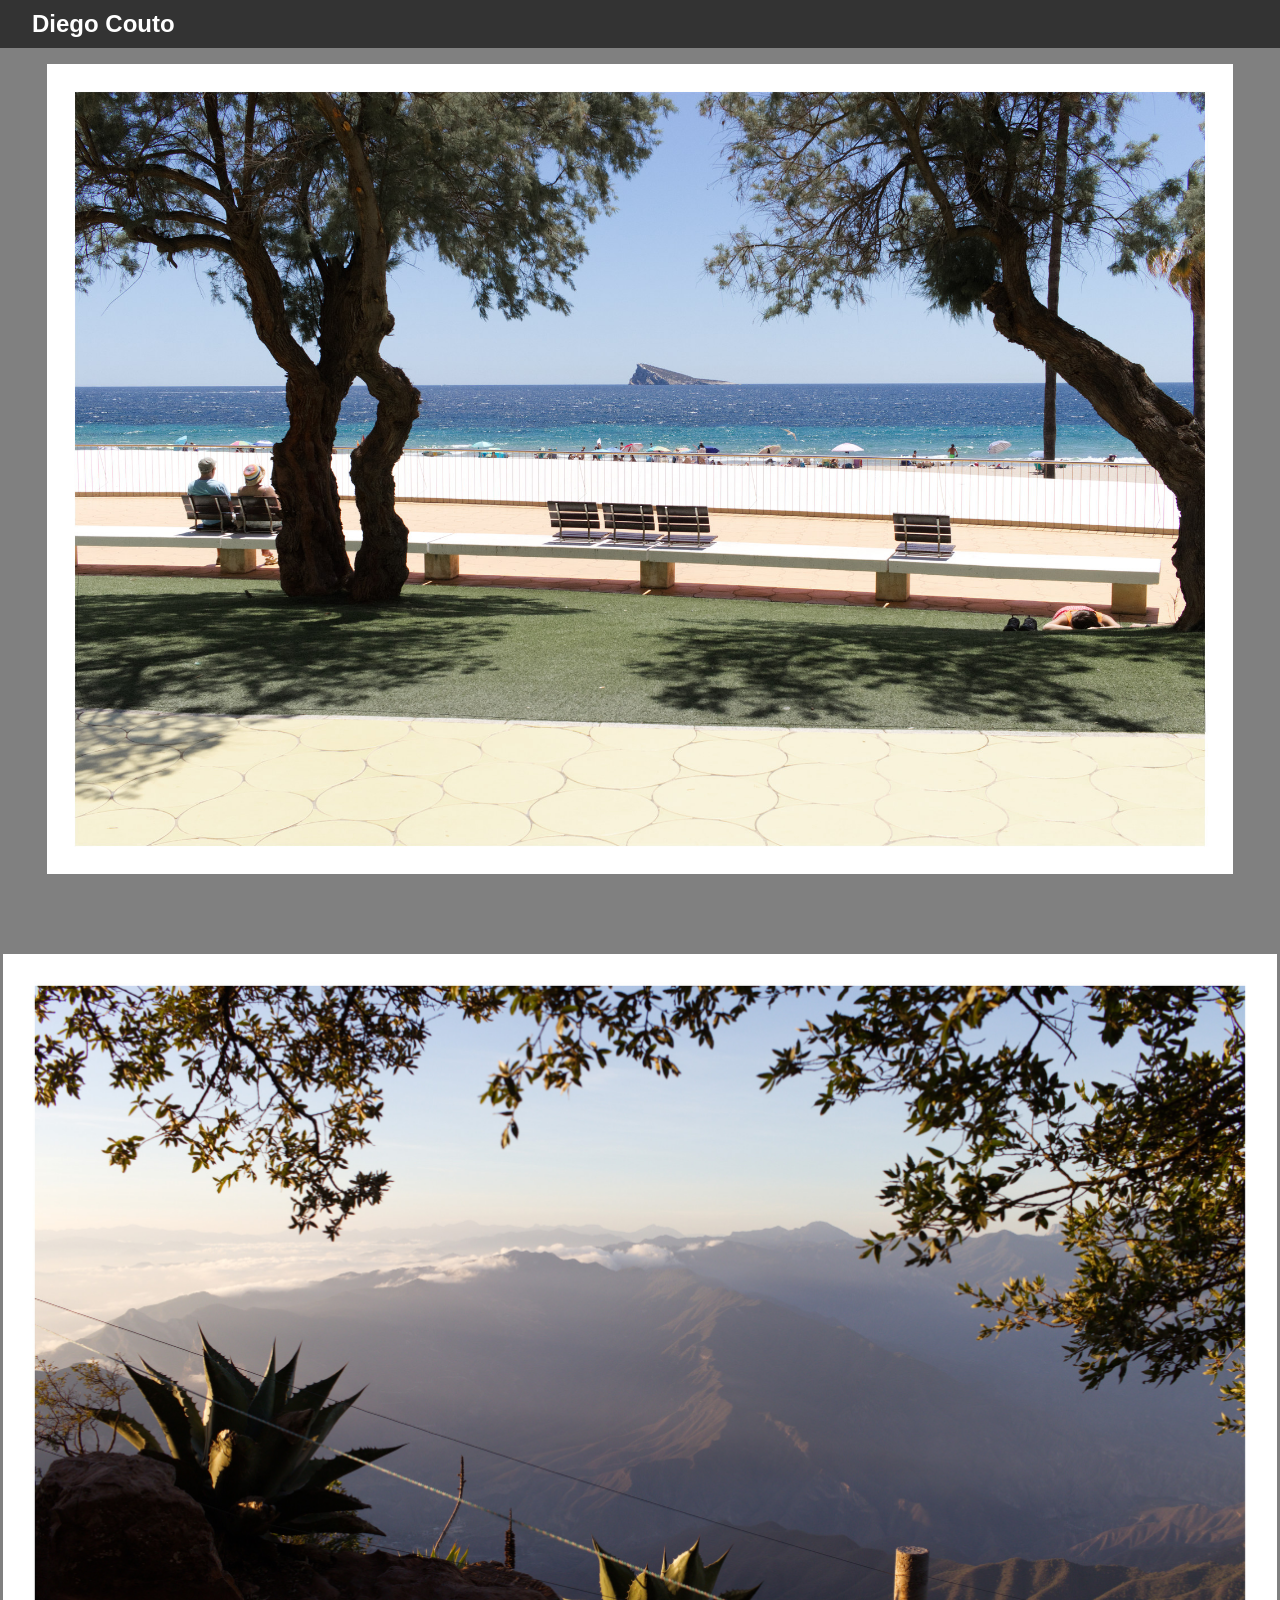
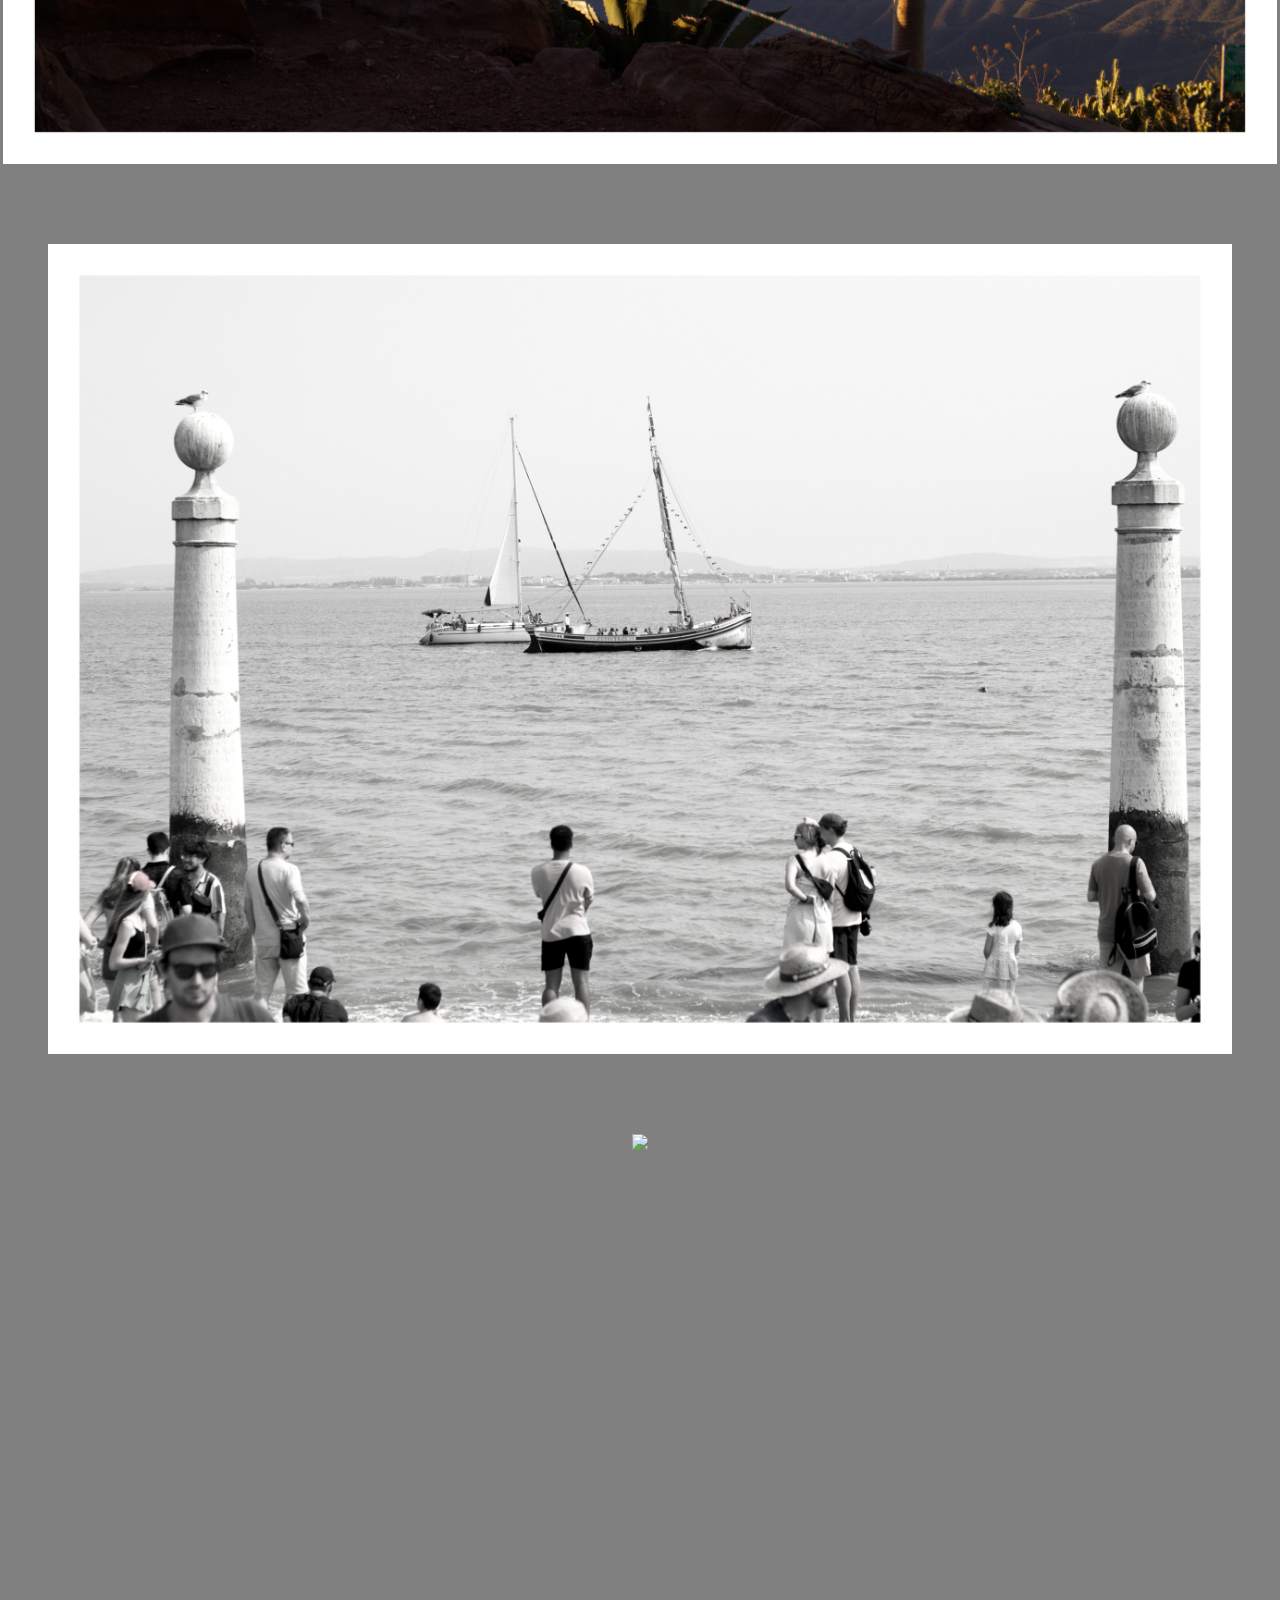
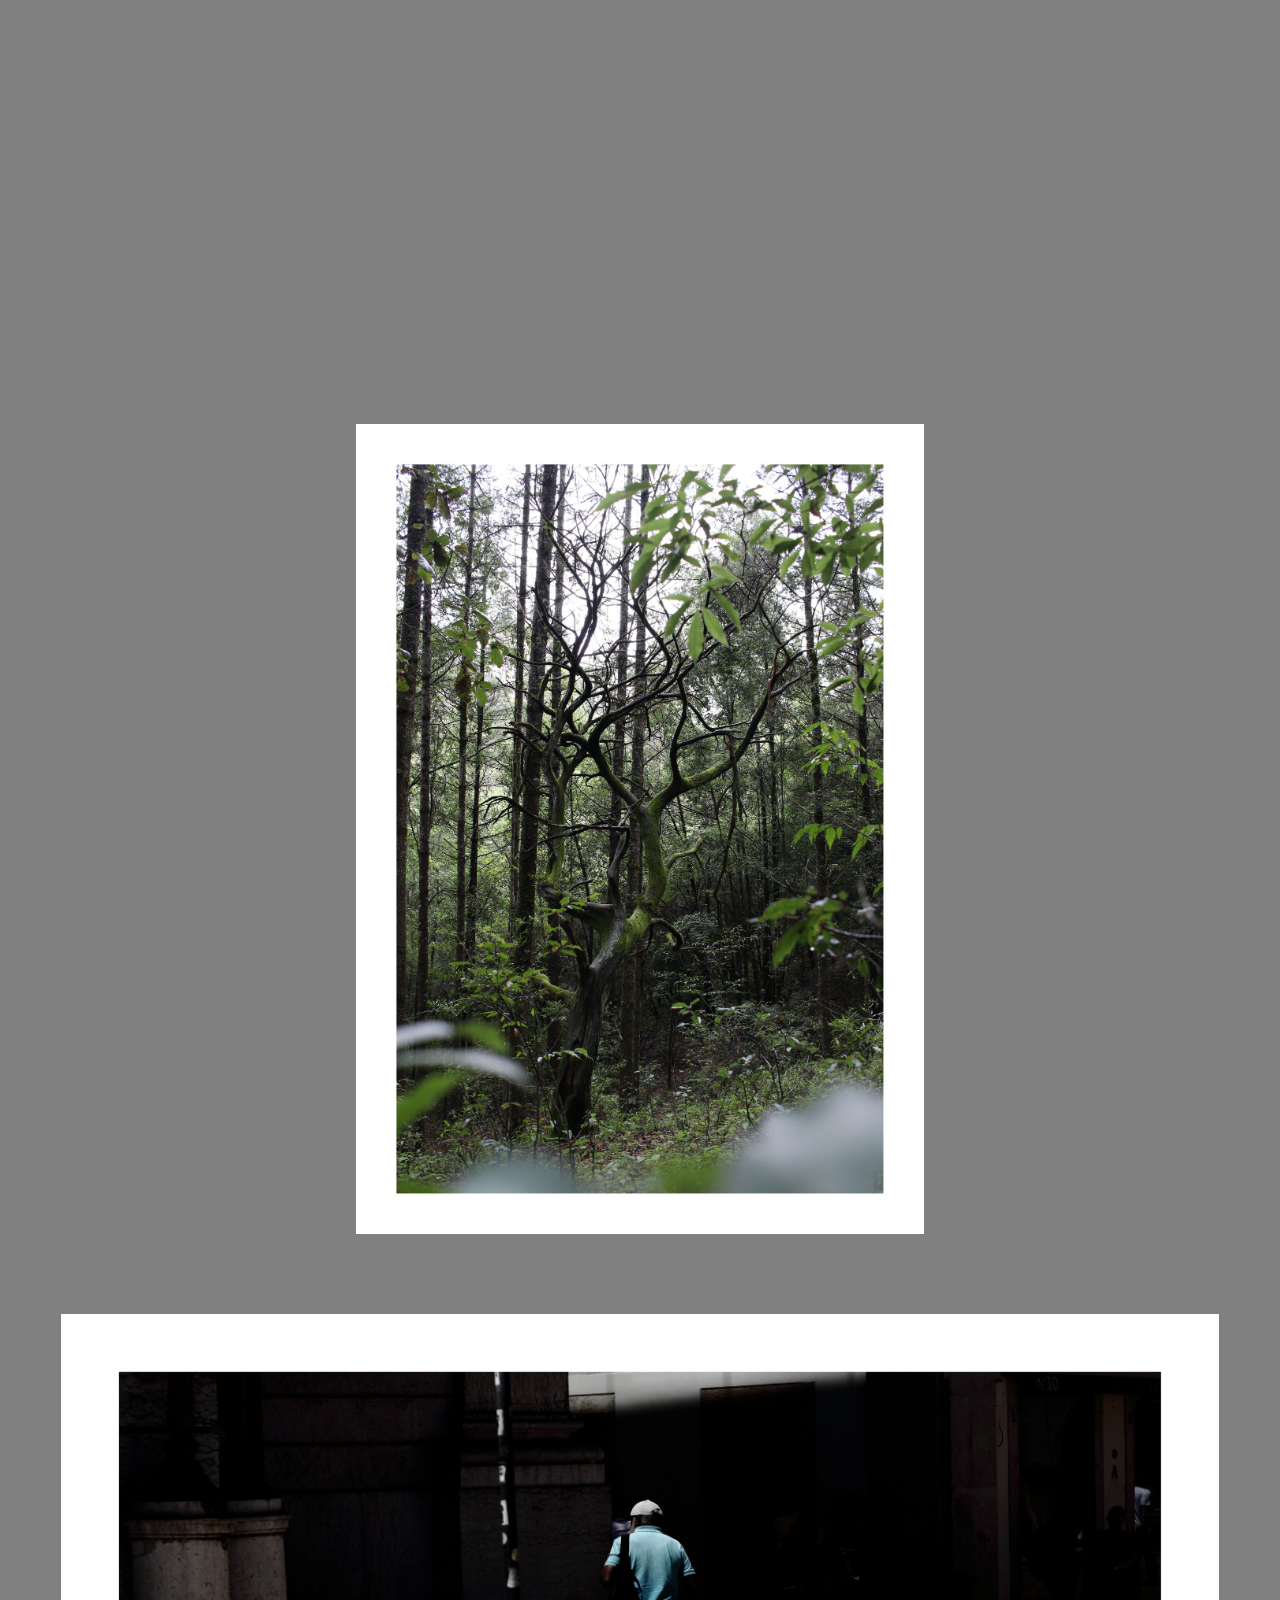
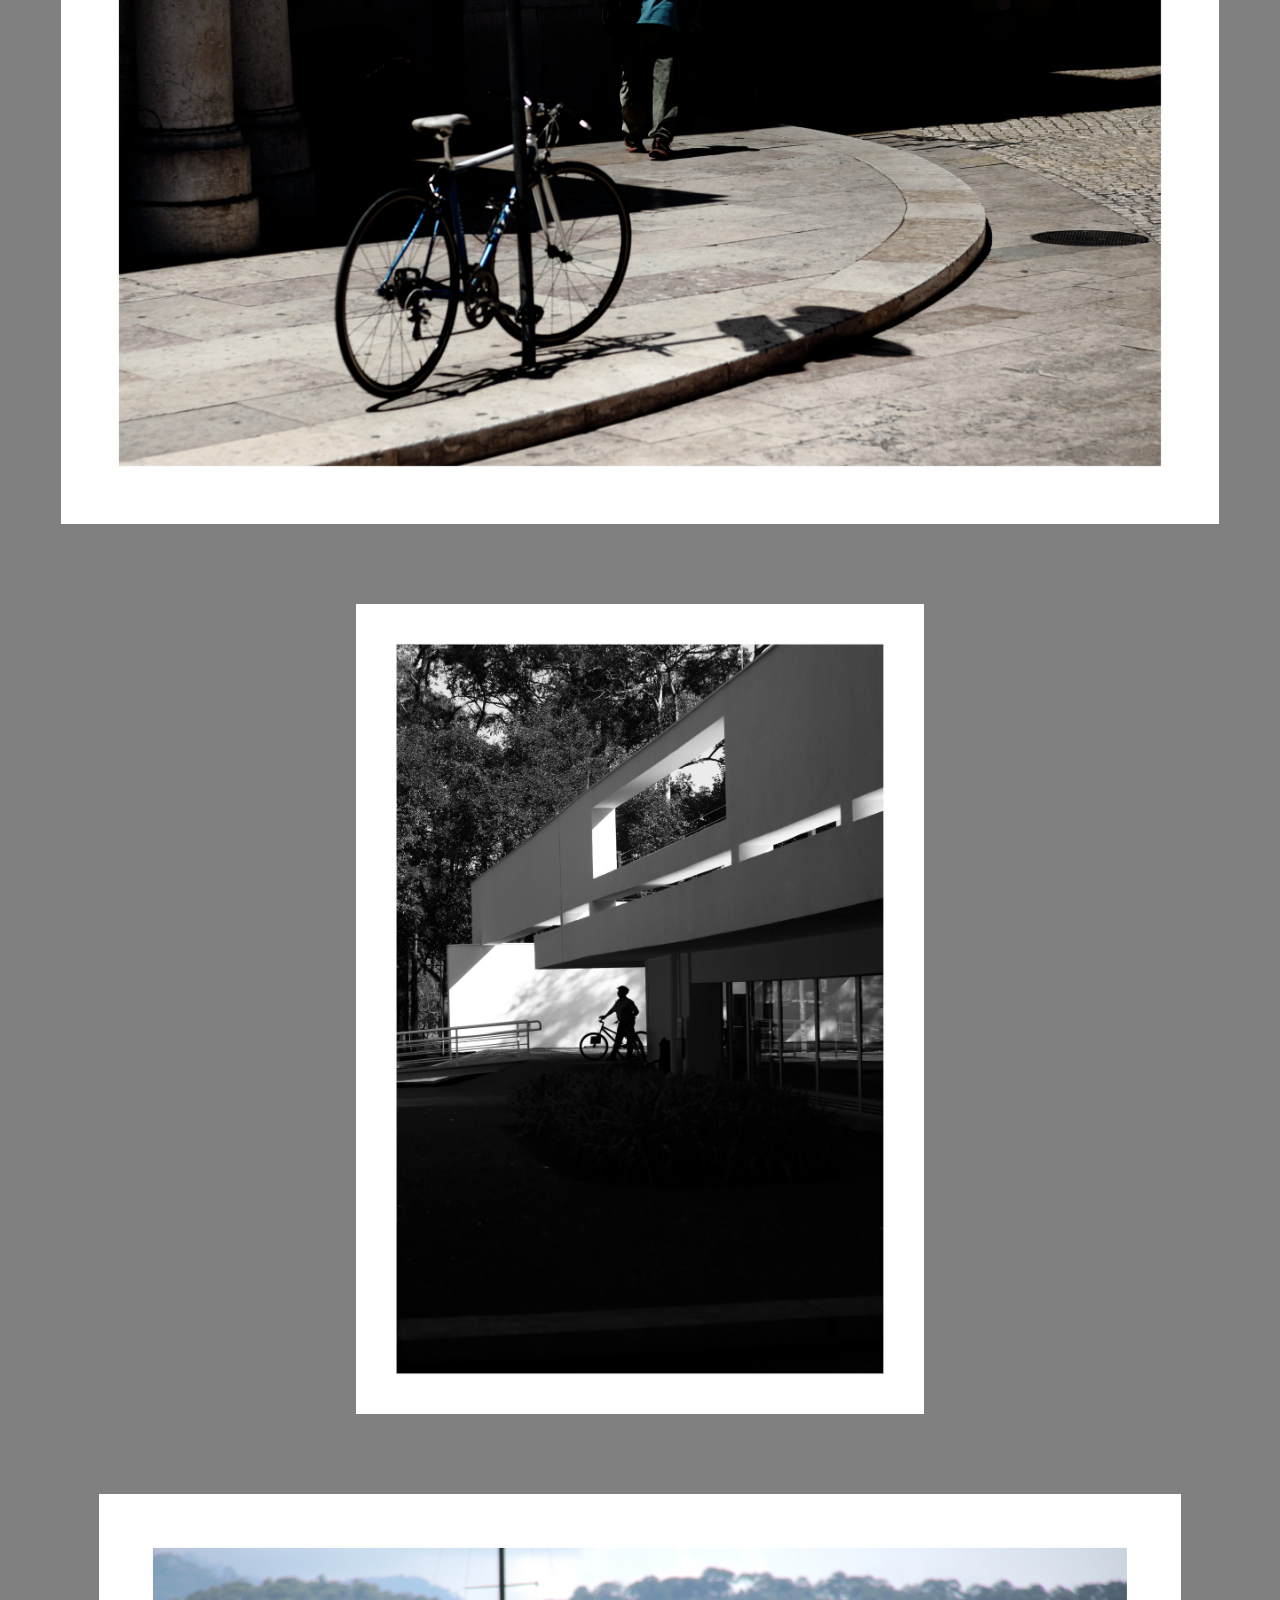
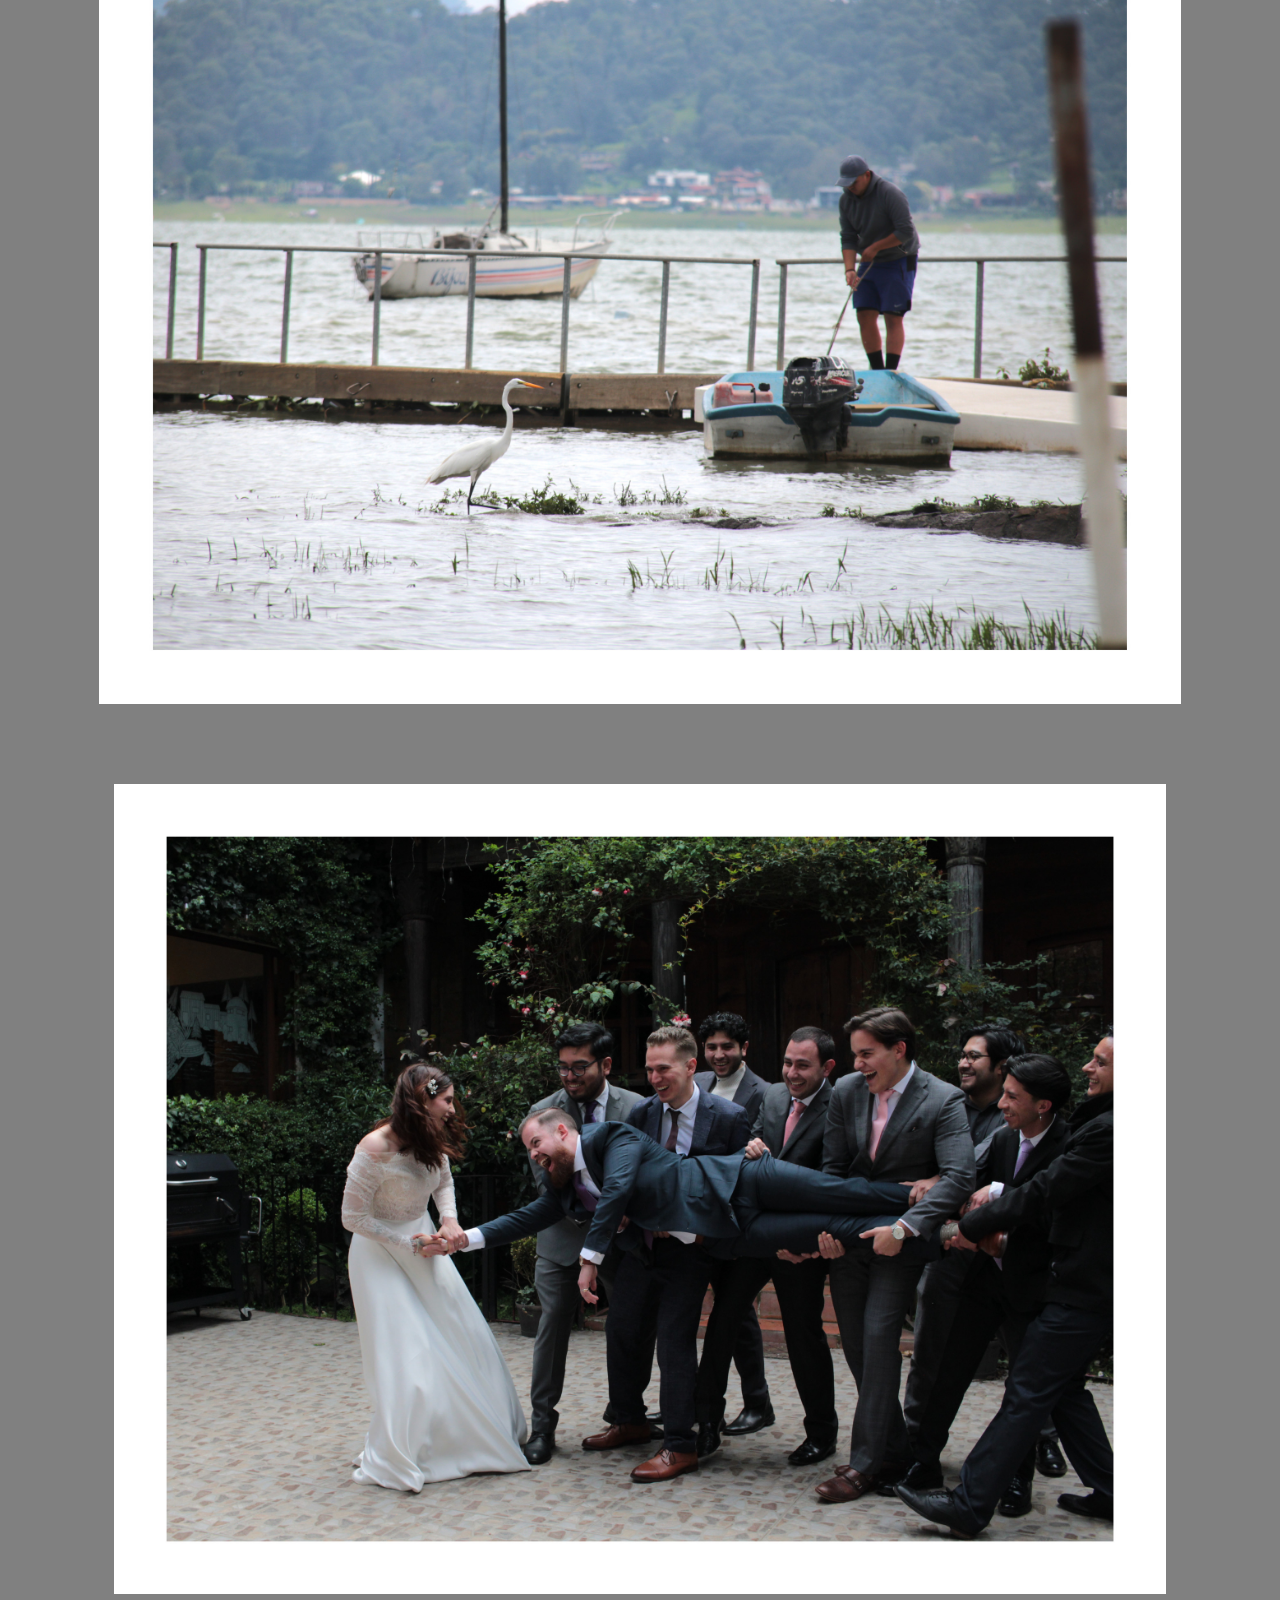
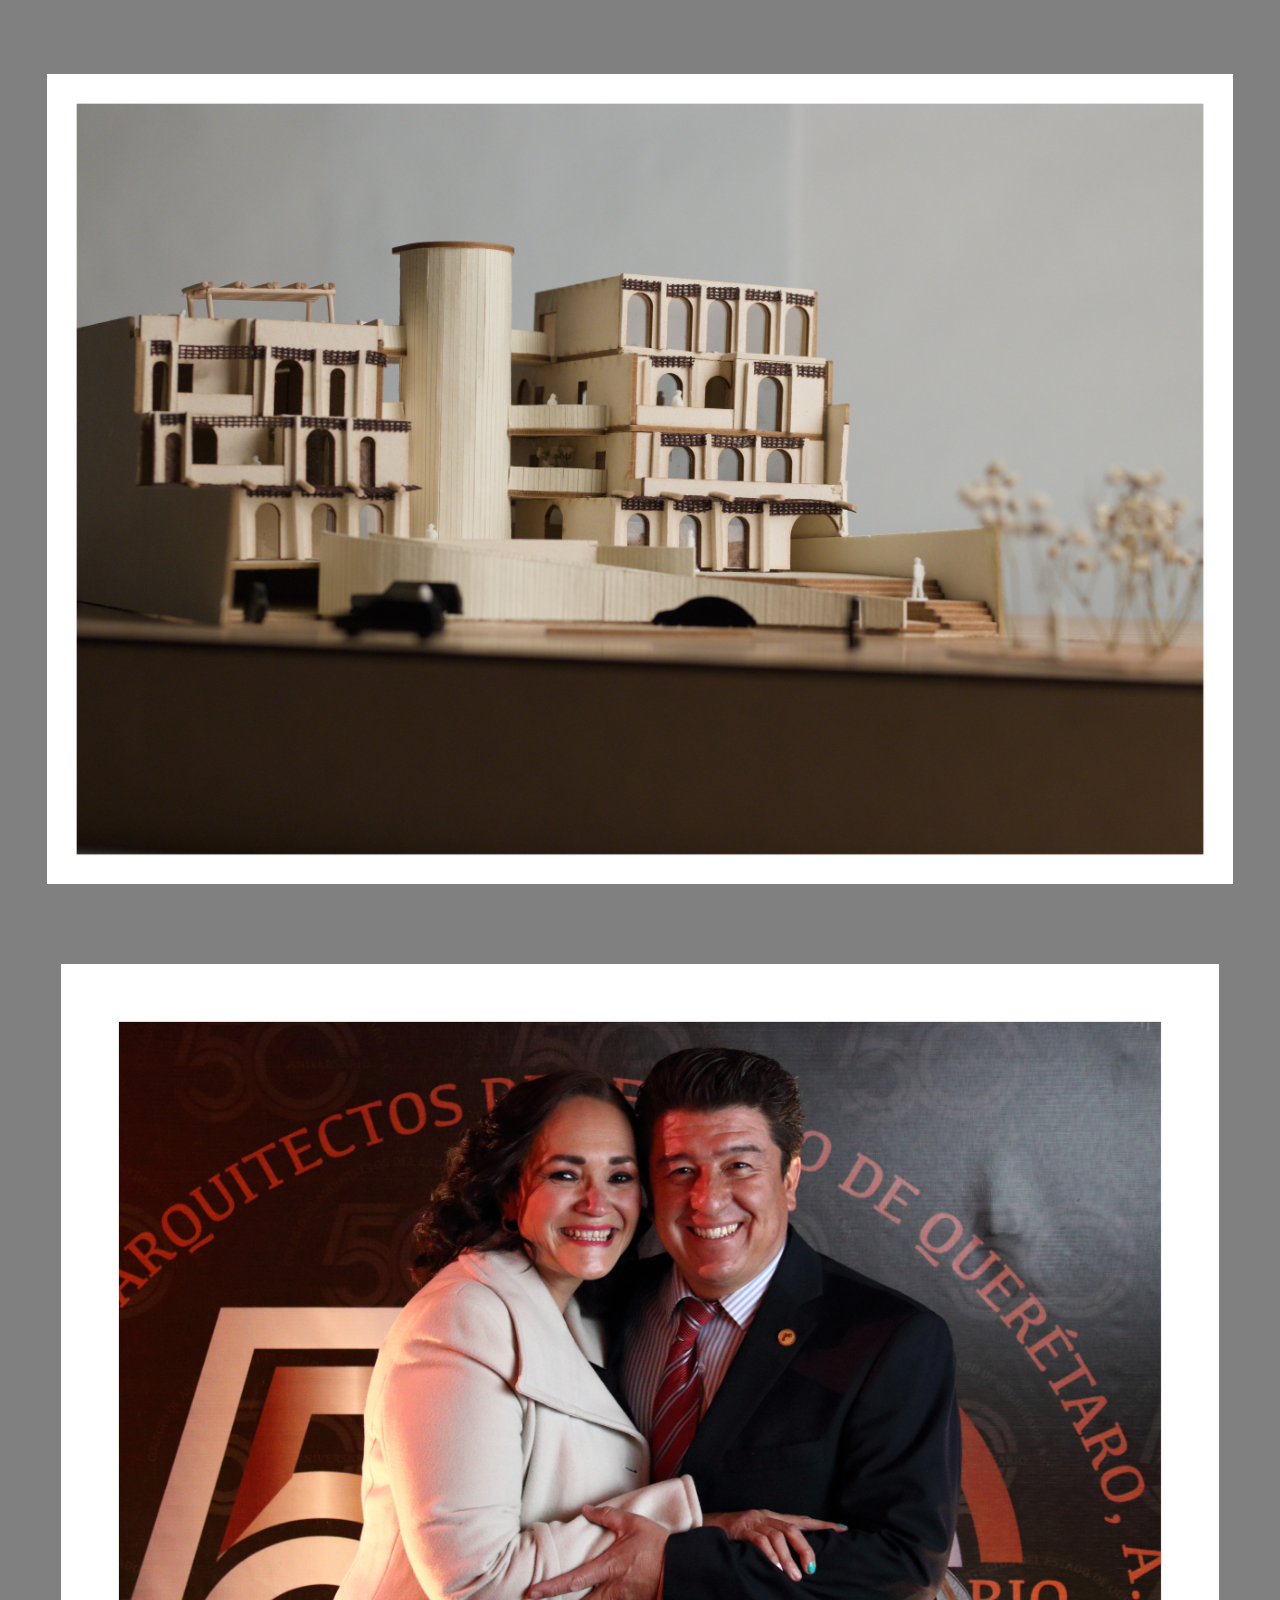
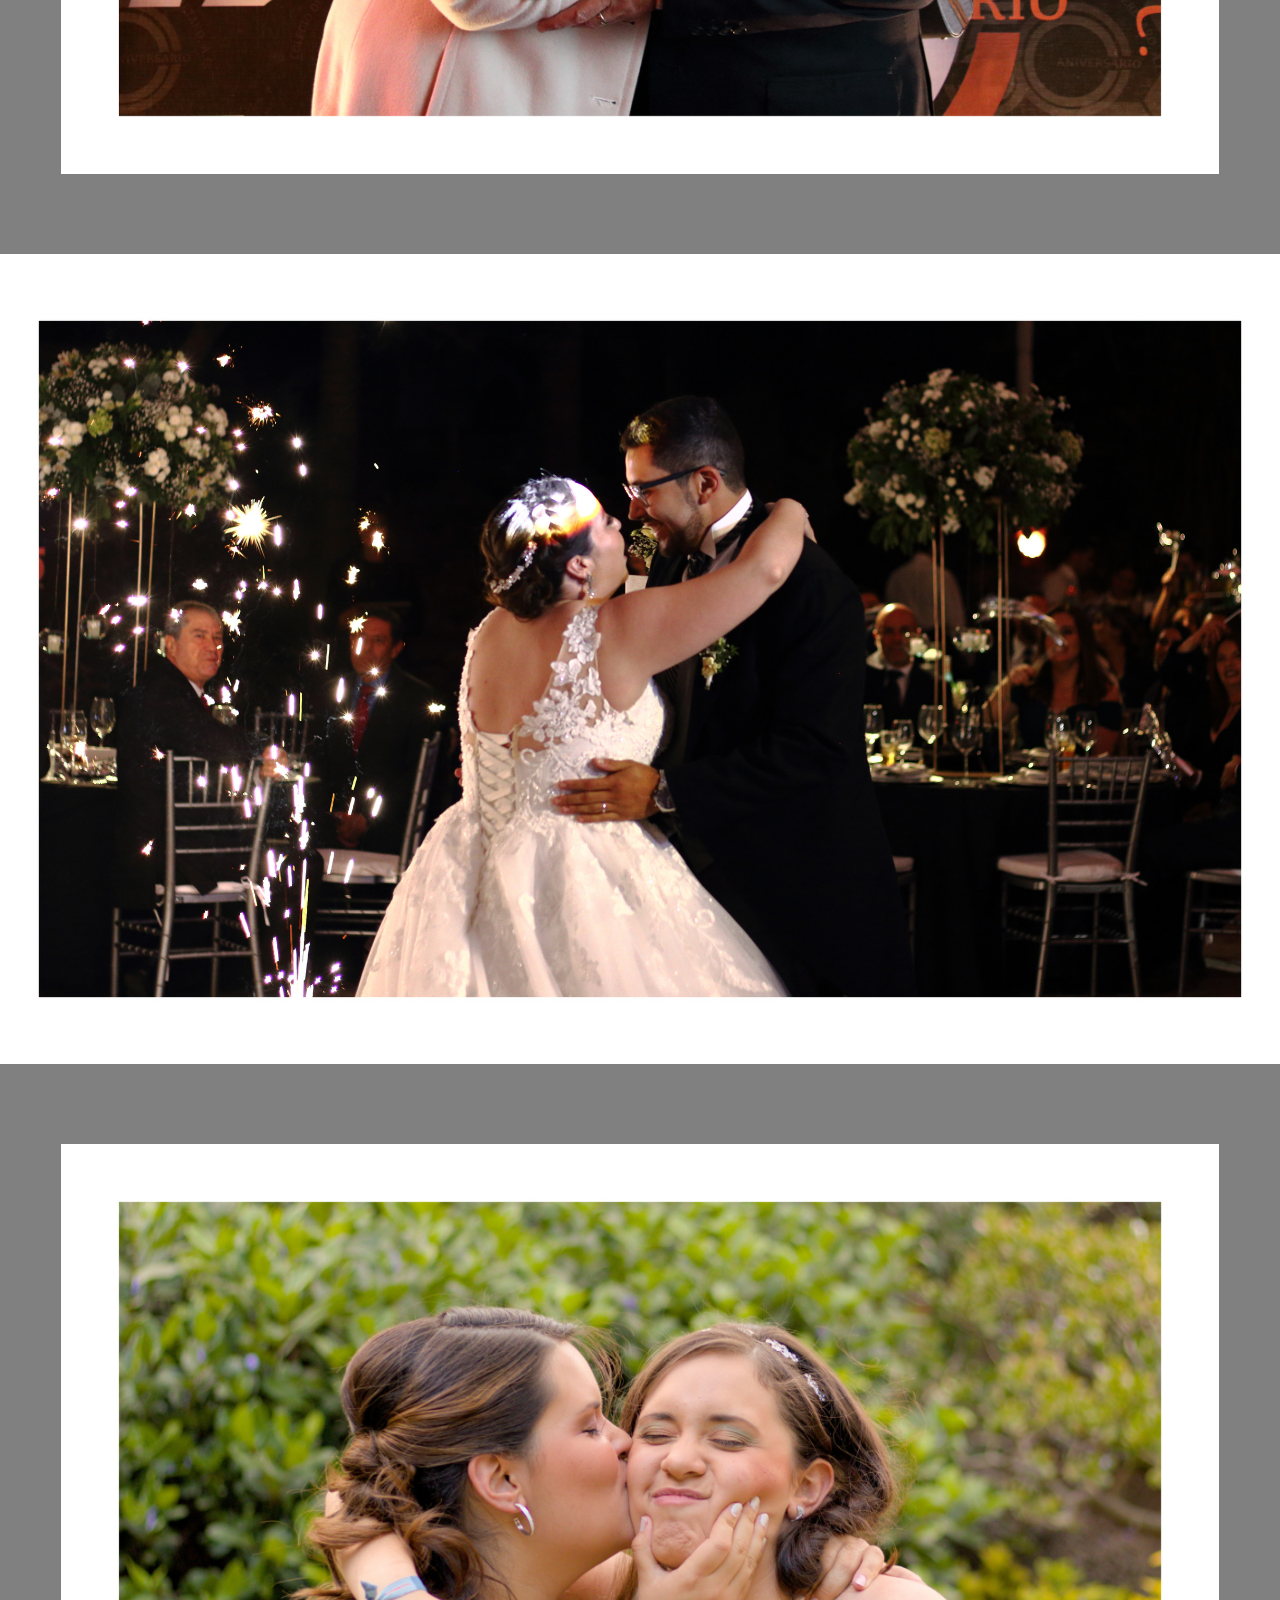
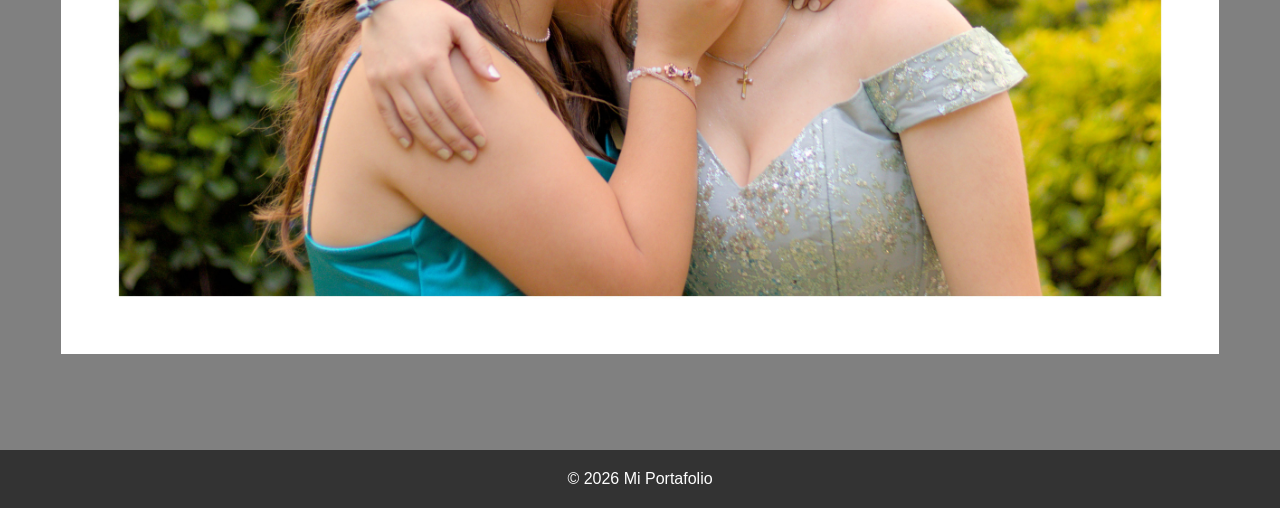
==== commit 96fd4725: "removed unnesesary buttons for this galery only version." ====
--- a/index.html
+++ b/index.html
@@ -9,24 +9,14 @@
 <body>
     <header>
         <nav>
-            <h2>PORTAFOLIO</h2>
+            <h2>Diego Couto</h2>
             <ul>
-                <li><a href="index.html">Página principal</a></li>
-                <li><a href="index.html#acerca-de-mi">Acerca de mí</a></li>
-                <li><a href="index.html#contacto">Contacto</a></li>
+                <li><a href="index.html"></a></li>
             </ul>
         </nav>
     </header>
 
     <main>
-
-        <div id="Una_peque">
-            <p>
-                Esta es una pequeña selección de mis
-                fotos artísticas y comerciales :) 
-            </p>
-        </div>
-
         <div id="photo-container">
             <img class="photo" src="imgs/galeria/framed/IMG_2909_Compressed.jpg" oncontextmenu="return false;">
             <img class="photo" src="imgs/galeria/framed/IMG_8443_01.jpg" oncontextmenu="return false;">
